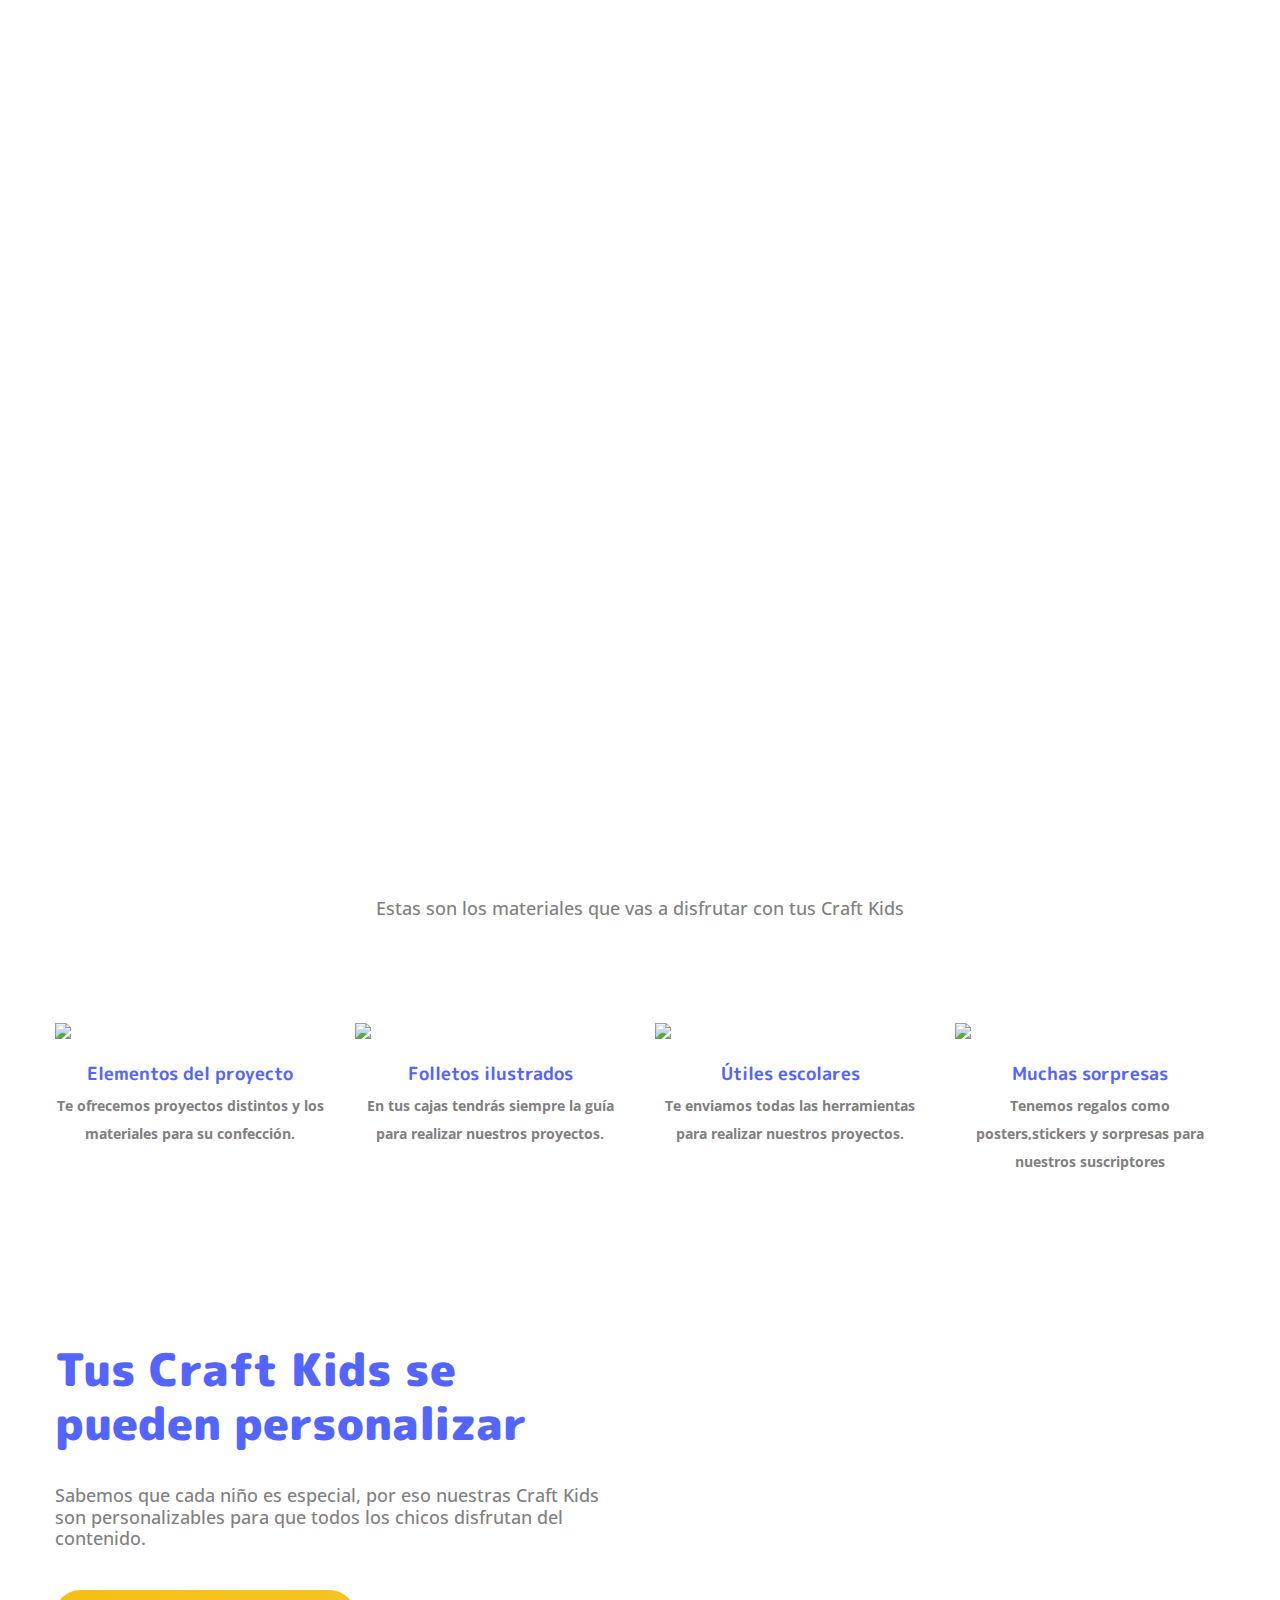
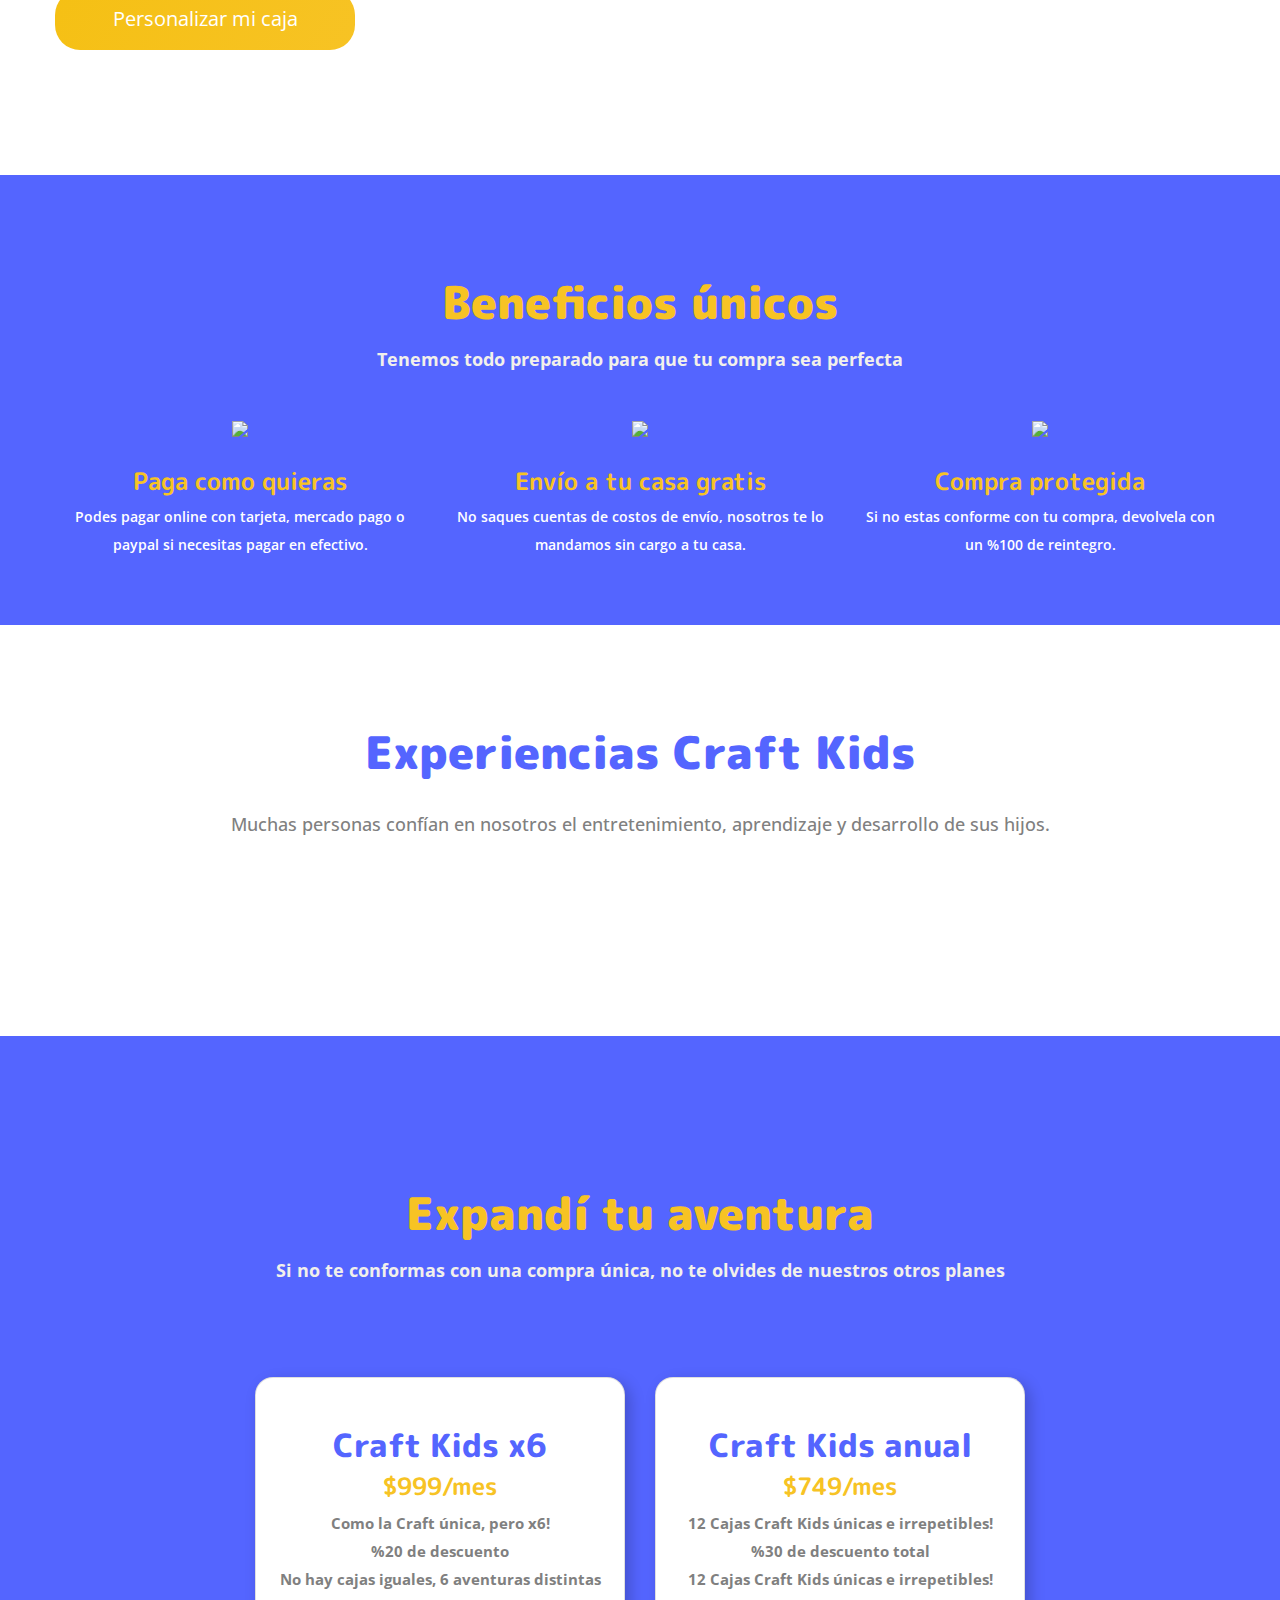
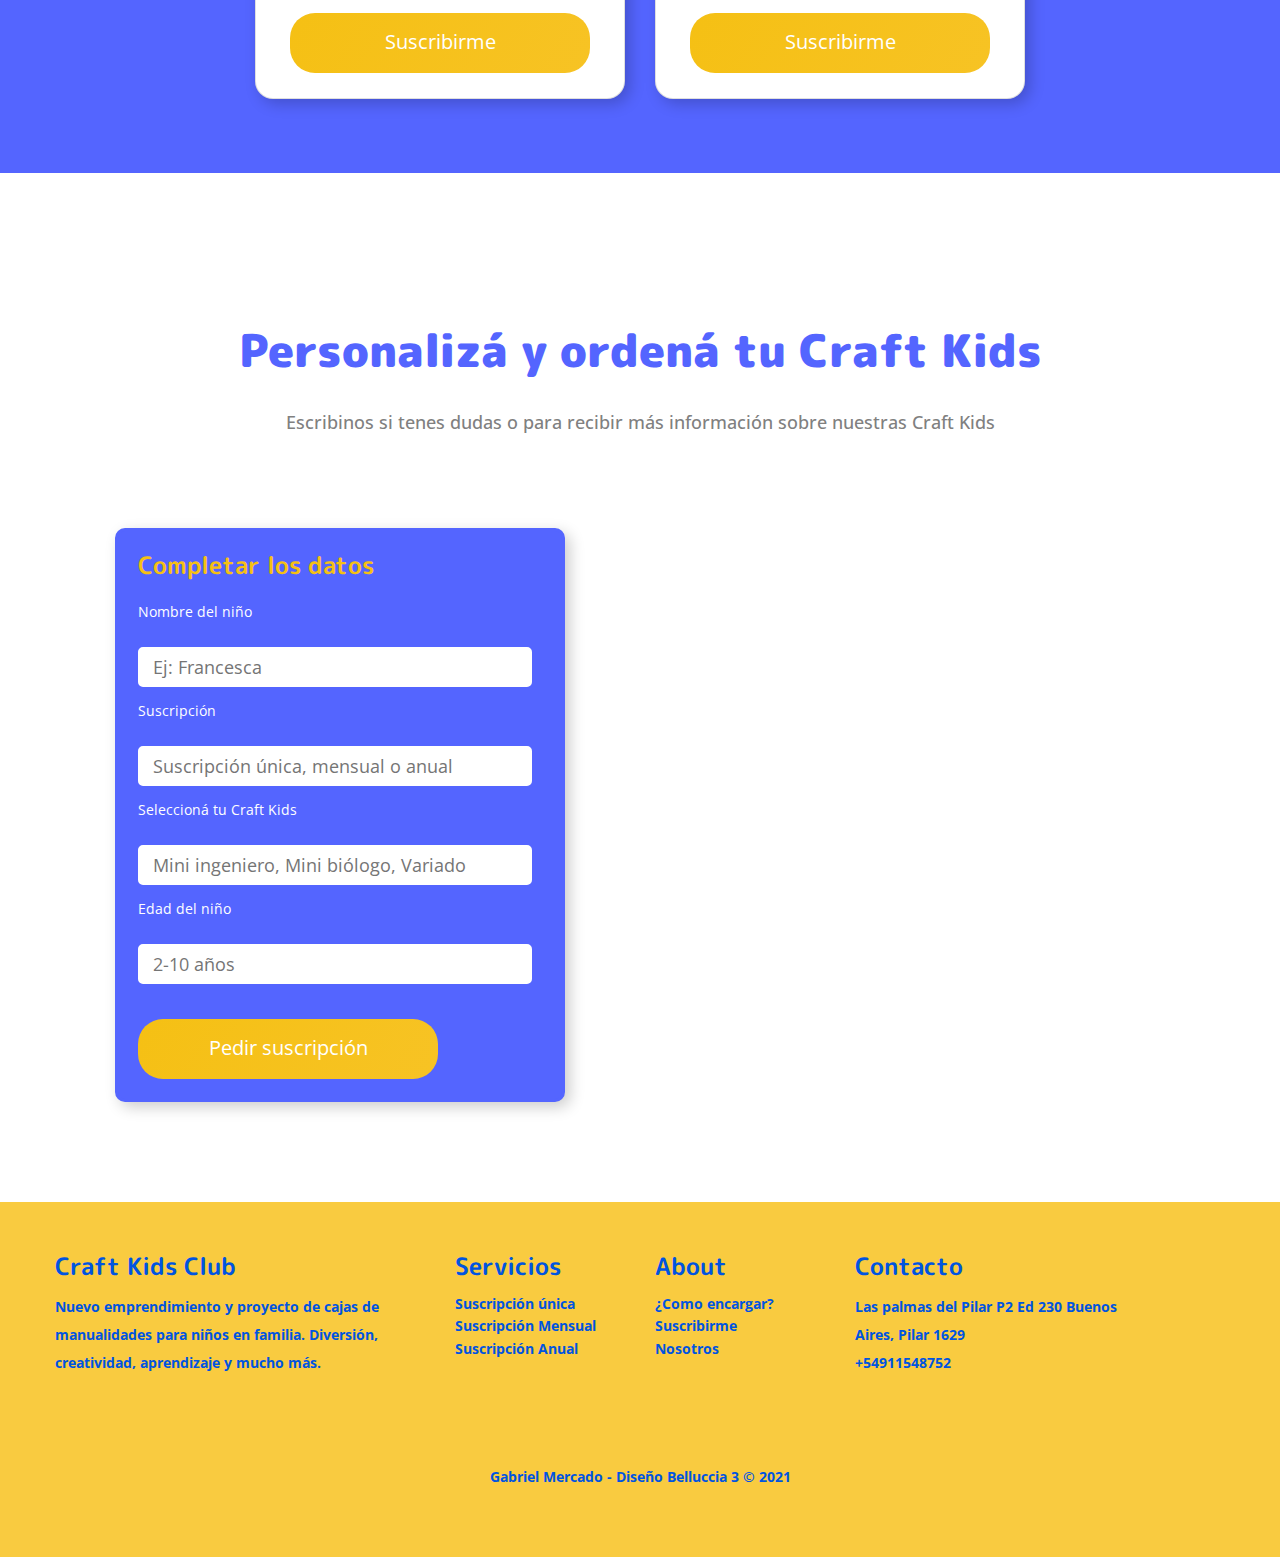
==== detalle.html @ ba14dffc "Add files via upload" ====
<!DOCTYPE html>
<html lang="zxx">

<head>
    <meta charset="utf-8">
    <!-- Responsive Meta -->
    <meta http-equiv="X-UA-Compatible" content="IE=edge">
    <meta name="viewport" content="width=device-width, initial-scale=1, maximum-scale=1, user-scalable=0">
    <title>#Craftkids | Suscribirme </title>
    <!-- Fav Icons -->
    <link rel="shortcut icon" href="assets/images/favicon.png" type="image/x-icon">

    <!-- Stylesheets -->
    <link href="https://fonts.googleapis.com/css2?family=Roboto:wght@400;500;700&display=swap" rel="stylesheet">
    <link rel="stylesheet" href="assets/css/fontawesome-all.min.css">
    <link rel="stylesheet" href="assets/css/bootstrap.min.css">
    <link rel="stylesheet" href="assets/css/menu.css">
    <link rel="stylesheet" href="assets/css/leaflet.css">
    <link rel="stylesheet" href="assets/css/flaticon.css">
    <link rel="stylesheet" href="assets/css/animate.min.css">
    <link rel="stylesheet" href="assets/css/spacing.min.css">
    <link rel="stylesheet" href="assets/css/magnific-popup.css">
    <link rel="stylesheet" href="assets/css/owl.carousel.min.css">
    <link rel="stylesheet" href="assets/css/style.css">
    <link rel="stylesheet" href="assets/css/style2.css">
    <link rel="stylesheet" href="assets/css/responsive.css">
<link rel="preconnect" href="https://fonts.gstatic.com">
<link href="https://fonts.googleapis.com/css2?family=M+PLUS+Rounded+1c:wght@300;400;500;700;800;900&display=swap"
    rel="stylesheet">
<link rel="preconnect" href="https://fonts.gstatic.com">
<link rel="preconnect" href="https://fonts.gstatic.com">
<link href="https://fonts.googleapis.com/css2?family=Open+Sans:wght@300;400;600&display=swap" rel="stylesheet">
<script src="assets/js/smooth-scroll.min.js"></script>

</head>

<body>
    <div class="page-wrapper">

        <!-- Preloader -->
        <div class="preloader"></div>

        <!--==================================================================== 
                                Start Header area
        =====================================================================-->
        <header class="main-header">
            <!--Header-Upper-->
            <div class="header-upper">
                <div class="container clearfix">

                    <div class="header-inner d-lg-flex align-items-center">

                        <div class="logo-outer d-flex align-items-center">
                            <div class="logo"><a href="index.html"><img src="assets/images/logo.png" alt="" title=""></a></div>
                        </div>

                        <div class="nav-outer clearfix ml-lg-auto">
                            <!-- Main Menu -->
                            <nav class="main-menu navbar-expand-lg">
                                <div class="navbar-header clearfix">
                                    <!-- Toggle Button -->
                                    <button type="button" class="navbar-toggle" data-toggle="collapse" data-target=".navbar-collapse">
                                        <span class="icon-bar"></span>
                                        <span class="icon-bar"></span>
                                        <span class="icon-bar"></span>
                                    </button>
                                </div>

                                <div class="navbar-collapse collapse clearfix">
                                    <ul class="navigation clearfix">
                                        <li class="current"><a href="#única">Craft Kids Única</a></li>
                                        <li><a href="#contenido">contenido</a></li>

                                        <li><a href="#beneficios">Beneficios</a></li>

                                       
                                       
                                        <li><a href="#testim">Reviews</a></li>
                                        <li><a href="#sub">Suscripciones</a></li>
                                        
                                        <li><a href="#subform">Ordenar Craft Kids</a></li>
                                    </ul>
                                </div>

                            </nav>
                            <!-- Main Menu End-->
                        </div>
                    </div>

                </div>
            </div>
            <!--End Header Upper-->

        </header>
        <!--==================================================================== 
                                End Header area
        =====================================================================-->


        <!--==================================================================== 
           Start Hero Section
       =====================================================================-->
 
        <!--==================================================================== 
           End Hero Section
       =====================================================================-->
<div class="herodetail pt-120 rpt-100 rmb-95 pb-100" id="única">
    <div class="container">
                <div class="row">
            <div class="col-lg-7">
                <img src="assets/images/hero/herodetail.png"alt="">
            </div>
            <div class="col-lg-5 pt-30">
                <div class="what-experct-content">
                    <div class="section-title2">
                    <h2>Craft Kids Única</h2>
                    <h4>Encarga tu primera Craft Kids y disfruta la aventura que te ofrecemos. </p>
                    </div>
                   
                    <div class="row">
                        <div class="col-lg-6 mt-10">
                            <h3>$1200/mes</h2>
                        </div>
                        <div class="col lg-6 mt-10">
                            <a href="#subform" class="btn-2">La quiero!</a>
                        </div>
                    
                        
                </div>
                
                </div>
            </div>
        </div>
    </div>
</div>
</div>
<!--==================================================================== 
           Start content section
       =====================================================================-->
<section class="content-section pt-120 pb-50 rpt-95 mb-0 rmb-95" id="contenido">
    <div class="container">
        <div class="section-title text-center mb-95">
            <h2>Contenido de las Craft Kids</h2>
            <h4>Estas son los materiales que vas a disfrutar con tus Craft Kids</h4>
        </div>
        <div class="row">
            <div class="col-lg-3">
                <div class="content-item">
                    <img src="assets/images/services/mats1.png">
                    <h3 class="contenttext pt-20 text-center">Elementos del proyecto</h2>
                        <p class="contenttext text-center">Te ofrecemos proyectos distintos y los materiales para su confección.</p>
                </div>
            </div>
            <div class="col-lg-3">
                <div class="content-item">
                    <img src="assets/images/services/mats2.png">
                    <h3 class="contenttext pt-20 text-center">Folletos ilustrados</h3>
                    <p class="contenttext text-center">En tus cajas tendrás siempre la guía para realizar nuestros proyectos.</p>
                </div>
            </div>
            <div class="col-lg-3">
                <div class="content-item">
                    <img src="assets/images/services/mats3.png">
                    <h3 class="contenttext pt-20 text-center">Útiles escolares</h3>
                    <p class="contenttext text-center">Te enviamos todas las herramientas para realizar nuestros proyectos.</p>
                </div>
            </div>
            <div class="col-lg-3">
                <div class="content-item">
                    <img src="assets/images/services/mats4.png">
                    <h3 class="contenttext pt-20 text-center">Muchas sorpresas</h2>
                        <p class="contenttext text-center">Tenemos regalos como posters,stickers y sorpresas para nuestros suscriptores</p>
                </div>
        </div>
    </div>



</section>
    <!--==================================================================== 
               end content section
           =====================================================================-->
     

        <!--==================================================================== 
           Start content Section
       =====================================================================-->
        <section class="services-section  pt-100 pb-50 rpt-95 mb-0 rmb-95" id="servicios">
            <div class="container">
                
                
                    <div class="row align-items-center">
                    

                        
                    <div class="col-lg-6">
                    <div class="section-title mb-50">
                        <h2>Tus Craft Kids se pueden personalizar</h2>
                        <h4>Sabemos que cada niño es especial, por eso nuestras Craft Kids son personalizables para que todos los chicos disfrutan del contenido.</h4>
                            <a href="#subform" class="btn-2 mt-10 mb-25">Personalizar mi caja</a>
                        </div>
                     </div>
                            <div class="col-lg-6">
                               <div class="slider-gallery">
                                   <ul>
                                       <li><img src="/assets/images/services/img1.png" alt=""></li>
                                       <li><img src="/assets/images/services/img2.png" alt=""></li>
                                       <li><img src="/assets/images/services/img3.png" alt=""></li>
                                       <li><img src="/assets/images/services/img4.png" alt=""></li>
                                   </ul>
                                </div>
                            </div>
                        </div>
                    </div>
                  
            
                </div>
            </div>
            
          
            </div>
         
            
           
        </section>
        <!--==================================================================== 
           End content Section
       =====================================================================-->


    
<!--==================================================================== 
               Start beneficios gabbo
           =====================================================================-->
    <section class="beneficios-section pt-100 rpt-95 pb-50 rmb-95" id="beneficios">
        <div class="container">
            <div class="section-title2 text-center mb-50">
             <h2>Beneficios únicos</h2>
              <h4>Tenemos todo preparado para que tu compra sea perfecta</h4>
            </div>
         <div class="row">
             <div class="col-xs-4 col-md-4 text-center">
                
                    <img src="./assets/images/services/benef1.png">
                    <h3>Paga como quieras</h3>
                    <p>Podes pagar online con tarjeta, mercado pago o paypal si necesitas pagar en efectivo.</p>
              
            </div>
            <div class="col-xs-4 col-md-4 text-center">
               
                    <img src="./assets/images/services/benef2.png">
                    <h3>Envío a tu casa gratis</h3>
                    <p>No saques cuentas de costos de envío, nosotros te lo mandamos sin cargo a tu casa.</p>
            
            </div>
            <div class="col-xs-4 col-md-4 text-center">
               
                    <img src="./assets/images/services/benef3.png">
                    <h3>Compra protegida</h3>
                    <p>Si no estas conforme con tu compra, devolvela con un %100 de reintegro.</p>
                </div>
         

        </div>
    </div>

 


</section>







<!--==================================================================== 
           End beneficios Section
       =====================================================================-->




  

    <!--==================================================================== 
               Start Pricing gabbo
           =====================================================================-->
    
<!--==================================================================== 
           End Pricing Gabbo
       =====================================================================-->
<!--==================================================================== 
           Start Testimonials Section
       =====================================================================-->
<section class="testimonial-section pt-100 rpt-0 mb rmb-95 pb-100" id="testim">
    <div class="section-title text-center mb-100">
        <h2>Experiencias Craft Kids</h2>
        <h4>Muchas personas confían en nosotros el entretenimiento, aprendizaje y desarrollo de sus hijos.</h4>
        </div>
        <div class="container">
            <div class="testimonial-wrap owl-carousel">
                <div class="texto-gabbo">
                    <div class="row align-items-center">
                        <div class="col-lg-5">
                            <div class="testimonial-image">
                                <img src="./assets/images/testimonials/testimonial2.png" alt="Testimonial">
                            </div>
                        </div>
                        <div class="col-lg-7">
                            <div class="testimonial-content">
                                <h2>Isabel Estevez</h2>
                                <p> Realmente cada proyecto está diseñado pensando en los niños.Fácil de crear, divertido de hacer
                                    y perfectamente diseñado para incentivar la creatividad.</p>
                                    <h3>Suscripción Anual</h3>

                            </div>
                        </div>
                    </div>
                </div>
                <div class="texto-gabbo">
                    <div class="row justify-content-center align-items-center">
                        <div class="col-lg-5">
                            <div class="testimonial-image">
                                <img src="./assets/images/testimonials/testimonial1.png" alt="Testimonial">
                            </div>
                        </div>
                        <div class="col-lg-7">
                            <div class="testimonial-content">
                                <h2>Jorge Marquez</h2>
                                <p>Mis hijos esperan ansiosos todos los meses sus craft kids porque son increiblemente divertidos.</p>
                                <h3>Suscripción Mensual</h3>

                            </div>
                        </div>
                    </div>
                </div>
                <div class="texto-gabbo">
                    <div class="row align-items-center">
                        <div class="col-lg-5">
                            <div class="testimonial-image">
                                <img src="./assets/images/testimonials/testimonial3.png" alt="Testimonial">
                            </div>
                        </div>
                        <div class="col-lg-7">
                            <div class="testimonial-content">
                                <h2>Mayra Ruiz</h2>
                                    <p>Con mi familia nos juntamos todos los domingos cada vez que llegan las cajas y realmente todos nos entretenemos, la creatividad de mis hijos crece cada vez más.</p>
                                    <h3>Suscripción Anual</3>

                            </div>
                        </div>
                    </div>
                </div>
            </div>
        </div>



</section>




<!--==================================================================== 
           End Testimonials Section
       =====================================================================-->
   
    <section class="pricing-cards pt-150 rpt-0  rmb-95 pb-50" id="sub">
        <div class="container">
            <div class="section-title2 text-center mb-95">
                <h2>Expandí tu aventura</h2>
                <h4>Si no te conformas con una compra única, no te olvides de nuestros otros planes</h4>
            </div>
            <div class="row justify-content-center">
    
                <div class="col-xs-3 col-md-4">
                    <div class="card col mb-4">
                        <div class="card-image">
                            <img class="img-fluid" src="assets/images/pricing/priceb.png" alt="">
                        </div>
                        <div class="card-text mt-20">
    
                            <h2>Craft Kids x6</h2>
                            <h3>$999/mes</h3>
                            <ul>
                                <li>Como la Craft única, pero x6!</li>
                                <li>%20 de descuento </li>
                                <li>No hay cajas iguales, 6 aventuras distintas</li>
                            </ul>
    
    
                        </div>
                        <a href="#subform" class="btn-2 mt-10 mb-25">Suscribirme</a>
                    </div>
                </div>
                <div class="col-xs-3 col-md-4">
                    <div class="card col mb-4">
                        <div class="card-image">
                            <img class="img-fluid" src="assets/images/pricing/pricec.png" alt="">
                        </div>
                        <div class="card-text mt-20">
                            <h2>Craft Kids anual</h2>
                            <h3>$749/mes</h3>
                            <ul>
                                <li>12 Cajas Craft Kids únicas e irrepetibles!</li>
                                <li>%30 de descuento total</li>
                                <li>12 Cajas Craft Kids únicas e irrepetibles!</li>
                            </ul>
    
    
    
    
                        </div>
                        <a href="#subform" class="btn-2 mt-10 mb-25">Suscribirme</a>
                    </div>
                </div>
    
            </div>
        </div>
    
    </section>


<section class="formulario pt-150 rpt-95 rpb-70 pb-100" id="subform">
    <div class="container-contacto">
        <div class="container">
            <div class="section-title text-center mb-95">
                <h2>Personalizá y ordená tu Craft Kids</h2>
                <h4>Escribinos si tenes dudas o para recibir más información sobre nuestras Craft Kids</h4>
            </div>
            <div class="row">
                <div class="col-lg-6">
                    <div class="form-content">
                        <div class="wrapper">
                            <div class="contact__container">
                                <div class="contact__title">
                                    <h3>Completar los datos
                                    </h3>

                                </div>
                                <form class="contact__form">
                                    <p>Nombre del niño</p>
                                    <input class="contact__form-input padding" type="text" placeholder="Ej: Francesca"> 
                                    
                                    

                                    <p>Suscripción</p>
                                    <input class="contact__form-input" type="text" placeholder="Suscripción única, mensual o anual">

                                    <p>Seleccioná tu Craft Kids </p>
                                    <input class="contact__form-input" type="text" placeholder="Mini ingeniero, Mini biólogo, Variado">

                                    <p>Edad del niño</p>
                                    <input class="contact__form-textarea" type="text" placeholder="2-10 años">



                                </form>
                                <a href="#" class="btn-2 mt-30">Pedir suscripción</a>
                            </div>
                        </div>

                    </div>
                </div>

                <div class="col-lg-6">
                    <div class="form-img rmb-50"></div>
                </div>

            </div>
        </div>

</section>

        <!--==================================================================== 
                                Start Footer Section
        =====================================================================-->
        <div class="footer-dark" id="footersi">
            <footer>
                <div class="container">
                    <div class="row">
        
                        <div class="col-lg-4 item text">
                            <h3>Craft Kids Club</h3>
                            <p>Nuevo emprendimiento y proyecto de cajas de manualidades para niños en familia. Diversión,
                                creatividad,
                                aprendizaje y mucho más.</p>
                        </div>
                        <div class="col-lg-2 item">
                            <h3>Servicios</h3>
                            <ul>
                                <li><a href="#">Suscripción única</a></li>
                                <li><a href="#">Suscripción Mensual</a></li>
                                <li><a href="#">Suscripción Anual </a></li>
                            </ul>
                        </div>
                        <div class="col-lg-2 col-md-3 item">
                            <h3>About</h3>
                            <ul>
                                <li><a href="#servicios">¿Como encargar?</a></li>
                                <li><a href="#sub">Suscribirme</a></li>
                                <li><a href="#comunidad">Nosotros</a></li>
                            </ul>
                        </div>
                        <div class="col-lg-3 item text">
                            <h3>Contacto</h3>
                            <p>Las palmas del Pilar P2 Ed 230 Buenos Aires, Pilar 1629 <br> +54911548752</p>
                        </div>
        
                    </div>
                    <p class="copy text-center mt-50">Gabriel Mercado - Diseño Belluccia 3 © 2021</p>
                </div>
            </footer>
        </div>
        <script src="https://cdnjs.cloudflare.com/ajax/libs/jquery/3.2.1/jquery.min.js"></script>
        <script src="https://cdnjs.cloudflare.com/ajax/libs/twitter-bootstrap/4.1.3/js/bootstrap.bundle.min.js"></script>

        <!--==================================================================== 
                                End Footer Section
        =====================================================================-->

    </div>
    <!--End pagewrapper-->

   
    <!-- jequery plugins -->
    <script src="assets/js/jquery.min.js"></script>
    <script src="assets/js/bootstrap.min.js"></script>
    <script src="assets/js/owl.carousel.min.js"></script>
    <script src="assets/js/isotope.pkgd.min.js"></script>
    <script src="assets/js/jquery.magnific-popup.min.js"></script>
    <script src="assets/js/parallax.min.js"></script>
    <script src="assets/js/leaflet.min.js"></script>
    <script src="assets/js/wow.js"></script>

    <!-- Custom script -->
    <script src="assets/js/script.js"></script>

</body>

</html>




<!--==================================================================== 
           Start About Section
       =====================================================================-->
<section class="about-section my-150 rmy-100" style="display: none"> 
    <div class="container">
        <div class="row align-items-center">
            <div class="col-lg-7">
                <div class="about-images rmb-50">
                    <img src="assets/images/about/about1.png" alt="about image">
                    <img src="assets/images/about/about2.png" alt="about image">
                    <img src="assets/images/about/about3.png" alt="about image">
                </div>
            </div>
            <div class="col-lg-5">
                <div class="about-content">
                    <div class="section-title">
                        <h2>We Have 25+ Years Experience.</h2>
                    </div>
                    <h6>Saunas are used all over the world to improve health enjoy relax. During the clients stay in
                        sauna, body is sweating and from harmful substances and toxins.</h6>
                    <p>It has different attractions – tropical rain, fog, dew, wall jets and it is combined with sound,
                        caribbian storm, aroma and various lighting effects, what makes you have an unforgettable
                        filling.</p>
                    <div class="vision-mision">
                        <div class="vm-image">
                            <img src="assets/images/about/icon.png" alt="Icon">
                        </div>
                        <div class="vm-content">
                            <h4>Our Mission & Vission</h4>
                            <p>The pleasant temperature, similar to body temperature, extending beneath client’s body,
                                frees the body negative tension caused by everyday stress.</p>
                        </div>
                    </div>
                    <a href="#" class="theme-btn style-two">Expert Team</a>
                </div>
            </div>
        </div>
    </div>
</section>
<!--==================================================================== 
           End About Section
       =====================================================================-->


        <div class="what-experct mt-120 rmt-70" style="display: none">
            <div class="container">
                <div class="row">
                    <div class="col-lg-6">
                        <div class="what-experct-img rmb-50"></div>
                    </div>
                    <div class="col-lg-6">
                        <div class="what-experct-content">
                            <h3>What Experct When You Arrive For Your Appoinment</h3>
                            <p>It has different attractions – tropical rain, fog, dew, wall jets and it is combined with sound,
                                caribbian storm aroma and variou lighting effecs.</p>
                            <a href="#" class="theme-btn style-three">Expert Team</a>
                        </div>
                    </div>
                </div>
            </div>
        </div>


<!--==================================================================== 
           Start Pricing Section
       =====================================================================-->
<section class="pricing-section mb-120 rmb-70"style="display: none" >
    <div class="container">
        <div class="section-title text-center mb-95">
            <h2>Suscribite a la aventura</h2>
            <h4>Quiero encargar mis Craft Kids.</h4>
        </div>
        <div class="row justify-content-center">
            <div class="col-lg-4 col-md-6">
                <div class="price-item style-one">
                    <div class="price-image">
                        <img src="assets/images/pricing/price1.png" alt="Pricing Plan">
                    </div>
                    <div class="pricing-content">
                        <div class="price-circle">
                            <p>Starting From</p>
                            <h3>$150</h3>
                        </div>
                        <ul>
                            <li>Breast Augmentation</li>
                            <li>Mommy Makeover</li>
                            <li>Eyelid Surgery</li>
                            <li>Skin Care Treatments</li>
                            <li>Chin Augmentation</li>
                        </ul>
                        <a href="#" class="theme-btn">Starte Now</a>
                    </div>
                </div>
            </div>
            <div class="col-lg-4 col-md-6">
                <div class="price-item style-two">
                    <div class="price-image">
                        <img src="assets/images/pricing/price2.png" alt="Pricing Plan">
                    </div>
                    <div class="pricing-content">
                        <div class="price-circle">
                            <p>Starting From</p>
                            <h3>$180</h3>
                        </div>
                        <ul>
                            <li>Breast Augmentation</li>
                            <li>Mommy Makeover</li>
                            <li>Eyelid Surgery</li>
                            <li>Skin Care Treatments</li>
                            <li>Chin Augmentation</li>
                        </ul>
                        <a href="#" class="theme-btn">Starte Now</a>
                    </div>
                </div>
            </div>
            <div class="col-lg-4 col-md-6">
                <div class="price-item style-three">
                    <div class="price-image">
                        <img src="assets/images/pricing/price3.png" alt="Pricing Plan">
                    </div>
                    <div class="pricing-content">
                        <div class="price-circle">
                            <p>Starting From</p>
                            <h3>$260</h3>
                        </div>
                        <ul>
                            <li>Breast Augmentation</li>
                            <li>Mommy Makeover</li>
                            <li>Eyelid Surgery</li>
                            <li>Skin Care Treatments</li>
                            <li>Chin Augmentation</li>
                        </ul>
                        <a href="#" class="theme-btn">Starte Now</a>
                    </div>
                </div>
            </div>
        </div>
    </div>
</section>
<!--==================================================================== 
           End Pricing Section
       =====================================================================-->



    <!--==================================================================== 
                                                    start social media
                            =====================================================================-->
    <section>
        <div class="section-title text-center mb-95" style="display: none;">
            <h2>Momentos Craft Kids</h2>
            <h4>Echa un vistazo a #Craftkids para obtener mucha más creatividad asombrosa y diversión en serio.</h4>
            <div class="container">
                <div class="team-carousel owl-carousel style-two owl-loaded owl-drag">
                    <div class="owl-stage-outer">
                        <div class="owl-stage"
                            style="transform: translate3d(-1920px, 0px, 0px); transition: all 1s ease 0s; width: 5120px;">
                            <div class="owl-item cloned" style="width: 290px; margin-right: 30px;">
                                <div class="team-item">
                                    <img src="assets/images/team/team1.png" alt="Team Member">
                                    <h4>1</h4>
                                    <p>Instagram</p>
                                </div>
                            </div>
                            <div class="owl-item cloned" style="width: 290px; margin-right: 30px;">
                                <div class="team-item">
                                    <img src="assets/images/team/team9.png" alt="Team Member">
                                    <h4>2</h4>
                                    <p>Facebook</p>
                                </div>
                            </div>
                            <div class="owl-item cloned" style="width: 290px; margin-right: 30px;">
                                <div class="team-item">
                                    <img src="assets/images/team/team5.png" alt="Team Member">
                                    <h4>3</h4>
                                    <p>Facebook</p>
                                </div>
                            </div>
                            <div class="owl-item cloned" style="width: 290px; margin-right: 30px;">
                                <div class="team-item">
                                    <img src="assets/images/team/team7.png" alt="Team Member">
                                    <h4>5</h4>
                                    <p>Facebook</p>
                                </div>
                            </div>
                            <div class="owl-item" style="width: 290px; margin-right: 30px;">
                                <div class="team-item">
                                    <img src="assets/images/team/team1.png" alt="Team Member">
                                    <h4>6</h4>
                                    <p>Instagram</p>
                                </div>
                            </div>
                            <div class="owl-item" style="width: 290px; margin-right: 30px;">
                                <div class="team-item">
                                    <img src="assets/images/team/team2.png" alt="Team Member">
                                    <h4>7</h4>
                                    <p>Instagram</p>
                                </div>
                            </div>
                            <div class="owl-item active" style="width: 290px; margin-right: 30px;">
                                <div class="team-item">
                                    <img src="assets/images/team/team3.png" alt="Team Member">
                                    <h4>8</h4>
                                    <p>Instagram</p>
                                </div>
                            </div>
                            <div class="owl-item active" style="width: 290px; margin-right: 30px;">
                                <div class="team-item">
                                    <img src="assets/images/team/team4.png" alt="Team Member">
                                    <h4>9</h4>
                                    <p>Facebook</p>
                                </div>
                            </div>
                            <div class="owl-item active" style="width: 290px; margin-right: 30px;">
                                <div class="team-item">
                                    <img src="assets/images/team/team5.png" alt="Team Member">
                                    <h4>10</h4>
                                    <p>Facebook</p>
                                </div>
                            </div>
                            <div class="owl-item" style="width: 290px; margin-right: 30px;">
                                <div class="team-item">
                                    <img src="assets/images/team/team6.png" alt="Team Member">
                                    <h4>11</h4>
                                    <p>Facebook</p>
                                </div>
                            </div>
                            <div class="owl-item" style="width: 290px; margin-right: 30px;">
                                <div class="team-item">
                                    <img src="assets/images/team/team4.png" alt="Team Member">
                                    <h4>12</h4>
                                    <p>Instagram</p>
                                </div>
                            </div>
                            <div class="owl-item" style="width: 290px; margin-right: 30px;">
                                <div class="team-item">
                                    <img src="assets/images/team/team8.png" alt="Team Member">
                                    <h4>13 </h4>
                                    <p>facebook</p>
                                </div>
                            </div>
                            <div class="owl-item cloned" style="width: 290px; margin-right: 30px;">
                                <div class="team-item">
                                    <img src="assets/images/team/team4.png" alt="Team Member">
                                    <h4>Micheal Perkins</h4>
                                    <p>Facebook</p>
                                </div>
                            </div>
                            <div class="owl-item cloned" style="width: 290px; margin-right: 30px;">
                                <div class="team-item">
                                    <img src="assets/images/team/team5.png" alt="Team Member">
                                    <h4>14</h4>
                                    <p>Facebook</p>
                                </div>
                            </div>
                            <div class="owl-item cloned" style="width: 290px; margin-right: 30px;">
                                <div class="team-item">
                                    <img src="assets/images/team/team6.png" alt="Team Member">
                                    <h4>15</h4>
                                    <p>Team Leader</p>
                                </div>
                            </div>
                            <div class="owl-item cloned" style="width: 290px; margin-right: 30px;">
                                <div class="team-item">
                                    <img src="assets/images/team/team7.png" alt="Team Member">
                                    <h4>16</h4>
                                    <p>Instagram</p>
                                </div>
                                <div class="owl-item cloned" style="width: 290px; margin-right: 30px;">
                                    <div class="team-item">
                                        <img src="assets/images/team/team.png" alt="Team Member">
                                        <h4>17</h4>
                                        <p>Team Leader</p>
                                    </div>
                                </div>
                            </div>
                        </div>
                    </div>
                </div>
    
    </section>
    <!--==================================================================== 
                                            end social media
                    =====================================================================-->
---- assets/css/menu.css ----
/****************************************************** */
/******************  Main Header style **************** */
/****************************************************** */

/*
=================================================
  main header
=================================================
*/
.main-header {
    position: fixed;
    left: 0px;
    top: 0px;
    z-index: 999;
    width: 100%;
    -webkit-transition: all 500ms ease;
    transition: all 500ms ease;
    box-shadow: 0px 20px 60px #0000000f;
}

.header-inner {
    
    padding: 10px 0;
    position: relative;
        background-color: #f9cb40;
}

.header-inner:after {
    content: '';
    position: absolute;
    bottom: -8px;
    left: 0;
    height: 22px;
    width: 100%;
    z-index: -1;
    background: #0046be;
}

.main-header .header-upper {
    
    position: relative;
    z-index: 5;
   background-color:#f9cb40;
    -webkit-transition: all 500ms ease;
    transition: all 500ms ease;
}

.main-header .logo {
    position: relative;
    z-index: 9;
}

/** Header Main Menu */

.main-menu .navbar-collapse {
    padding: 0px;
}

.main-menu .navigation li {
    float: left;
    padding: 0 15px;
}

.main-menu .navigation > li:last-child {
    padding-right: 0;
}

.main-menu .navigation li.dropdown .dropdown-btn {
    display: none;
    cursor: pointer;
    margin-left: 10px;
}

.main-menu .navigation li.dropdown .dropdown-btn span {
    display: block;
    font-size: 10px;
}

.main-menu .navigation li a {
    position: relative;
    display: block;
    font-size: 14px;
    color: #5465ff;
    padding: 2px 15px;
    border-radius: 13px;
    opacity: 1;
    float: left;
    font-weight: bolder;
    text-transform: uppercase;
    -webkit-transition: all 500ms ease;
    transition: all 500ms ease;
}

.main-menu .navigation li > a:hover,
.main-menu .navigation li.current > a,
.main-menu .navigation li.current-menu-item > a {
    color: #2f2fff;
    background: #fdeded;
}

.main-menu .navigation li li > a:hover,
.main-menu .navigation li li.current a,
.main-menu .navigation li li.current-menu-item a {
    background: transparent;
}

.main-menu .navigation li .megamenu {
    position: absolute;
    left: 0px;
    top: 100%;
    width: 100%;
    z-index: 100;
    display: none;
    padding: 20px 0;
    background: #ffffff;
    -webkit-box-shadow: 2px 2px 5px 1px rgba(0, 0, 0, 0.05), -2px 0px 5px 1px rgba(0, 0, 0, 0.05);
    box-shadow: 2px 2px 5px 1px rgba(0, 0, 0, 0.05), -2px 0px 5px 1px rgba(0, 0, 0, 0.05);
}

.main-menu .navigation li .megamenu:after {
    display: block;
    clear: both;
    content: "";
}

.main-menu .navigation li .megamenu ul {
    display: block;
    position: relative;
    top: 0;
    width: 100%;
    -webkit-box-shadow: none;
    box-shadow: none;
}

.main-menu .navigation li ul {
    position: absolute;
    left: 0;
    top: 100%;
    min-width: 200px;
    z-index: 100;
    display: none;
    border-radius: 5px;
    background: #ffffff;
    -webkit-box-shadow: 2px 2px 5px 1px rgba(0, 0, 0, 0.05), -2px 0px 5px 1px rgba(0, 0, 0, 0.05);
    box-shadow: 2px 2px 5px 1px rgba(0, 0, 0, 0.05), -2px 0px 5px 1px rgba(0, 0, 0, 0.05);
}

.main-menu .navigation li ul li {
    width: 100%;
    padding: 7px 20px;
    border-bottom: 1px solid #f2f2f2;
}

.main-menu .navigation li ul li:last-child {
    border-bottom: none;
}

.main-menu .navigation li ul li a {
    padding: 5px 0px;
    line-height: 24px;
    color: #797D8A;
    font-weight: 500;
    text-transform: capitalize;
}

.main-menu .navigation li ul li ul {
    left: 100%;
    top: 0%;
}

.main-menu .navbar-header {
    display: none;
}

.main-menu .navbar-header .navbar-toggle {
    float: right;
    padding: 4px 0;
    cursor: pointer;
    background: transparent;
}

.main-menu .navbar-header .navbar-toggle .icon-bar {
    background: #ffffff;
    height: 2px;
    width: 30px;
    display: block;
    margin: 7px 0;
}


@media only screen and (max-width: 1250px) {
    .main-menu .navigation li {
        padding: 20px 15px;
    }
    
}

@media only screen and (max-width: 1199px) {
    .main-menu .navigation li {
        padding: 20px 12px;
    }
    
}


/* Mobile Menu */

@media only screen and (max-width: 1200px) {
    .header-inner {
        padding: 20px 0;
    }
    .main-header .logo-outer {
        position: absolute;
        top: 12px;
        max-width: 165px;
    }
    .main-menu {
        width: 100%;
    }
    .main-menu .navigation li.dropdown .dropdown-btn,
    .main-menu .navbar-header {
        display: block;
    }
    .main-menu .navigation {
        overflow: auto;
        max-height: 310px;
        margin-top: 50px;
    }
    .main-menu .navigation li {
        float: none;
        padding: 0 20px;
        border-bottom: 1px solid #ffecec;
    }
    .main-menu .navigation li:last-child {
        border-bottom: none;
    }
    .main-menu .navigation li.dropdown .dropdown-btn {
        position: absolute;
        right: 18px;
        top: 0px;
        width: 40px;
        height: 42px;
        text-align: center;
        line-height: 42px;
    }
    .main-menu .navigation li a {
        padding: 10px 10px;
        line-height: 22px;
        float: none;
        text-transform: capitalize;
    }
    .main-menu .navigation li > a:hover,
    .main-menu .navigation li.current > a {
        background: transparent;
    }
    .main-menu .navigation li a:after {
        display: none;
    }
     .main-menu .navigation li .megamenu {
        position: relative;
        -webkit-box-shadow: none;
        box-shadow: none;
        width: 100%;
    }
    .main-menu .navigation li .megamenu .container {
        max-width: 100%;
    }
    .main-menu .navigation li .megamenu .row {
        margin: 0px;
    }
    .main-menu .navigation li ul {
        position: relative;
        display: none;
        width: 100%;
        -webkit-box-shadow: none;
        box-shadow: none;
        background: transparent;
    }
    .main-menu .navigation li ul:after {
        display: block;
        clear: both;
        content: "";
    }
    .main-menu .navigation li ul li {
        padding: 0 20px;
        border-bottom: none;
    }
    .main-menu .navigation li ul li a {
        padding: 10px 10px;
        line-height: 22px;
        color: #081C35;
    }
    .main-menu .navigation li ul li ul {
        left: auto;
    }
}
---- assets/css/leaflet.css ----
/* required styles */

.leaflet-pane,
.leaflet-tile,
.leaflet-marker-icon,
.leaflet-marker-shadow,
.leaflet-tile-container,
.leaflet-pane > svg,
.leaflet-pane > canvas,
.leaflet-zoom-box,
.leaflet-image-layer,
.leaflet-layer {
	position: absolute;
	left: 0;
	top: 0;
	}
.leaflet-container {
	overflow: hidden;
	}
.leaflet-tile,
.leaflet-marker-icon,
.leaflet-marker-shadow {
	-webkit-user-select: none;
	   -moz-user-select: none;
	        user-select: none;
	  -webkit-user-drag: none;
	}
/* Safari renders non-retina tile on retina better with this, but Chrome is worse */
.leaflet-safari .leaflet-tile {
	image-rendering: -webkit-optimize-contrast;
	}
/* hack that prevents hw layers "stretching" when loading new tiles */
.leaflet-safari .leaflet-tile-container {
	width: 1600px;
	height: 1600px;
	-webkit-transform-origin: 0 0;
	}
.leaflet-marker-icon,
.leaflet-marker-shadow {
	display: block;
	}
/* .leaflet-container svg: reset svg max-width decleration shipped in Joomla! (joomla.org) 3.x */
/* .leaflet-container img: map is broken in FF if you have max-width: 100% on tiles */
.leaflet-container .leaflet-overlay-pane svg,
.leaflet-container .leaflet-marker-pane img,
.leaflet-container .leaflet-shadow-pane img,
.leaflet-container .leaflet-tile-pane img,
.leaflet-container img.leaflet-image-layer,
.leaflet-container .leaflet-tile {
	max-width: none !important;
	max-height: none !important;
	}

.leaflet-container.leaflet-touch-zoom {
	-ms-touch-action: pan-x pan-y;
	touch-action: pan-x pan-y;
	}
.leaflet-container.leaflet-touch-drag {
	-ms-touch-action: pinch-zoom;
	/* Fallback for FF which doesn't support pinch-zoom */
	touch-action: none;
	touch-action: pinch-zoom;
}
.leaflet-container.leaflet-touch-drag.leaflet-touch-zoom {
	-ms-touch-action: none;
	touch-action: none;
}
.leaflet-container {
	-webkit-tap-highlight-color: transparent;
}
.leaflet-container a {
	-webkit-tap-highlight-color: rgba(51, 181, 229, 0.4);
}
.leaflet-tile {
	filter: inherit;
	visibility: hidden;
	}
.leaflet-tile-loaded {
	visibility: inherit;
	}
.leaflet-zoom-box {
	width: 0;
	height: 0;
	-moz-box-sizing: border-box;
	     box-sizing: border-box;
	z-index: 800;
	}
/* workaround for https://bugzilla.mozilla.org/show_bug.cgi?id=888319 */
.leaflet-overlay-pane svg {
	-moz-user-select: none;
	}

.leaflet-pane         { z-index: 400; }

.leaflet-tile-pane    { z-index: 200; }
.leaflet-overlay-pane { z-index: 400; }
.leaflet-shadow-pane  { z-index: 500; }
.leaflet-marker-pane  { z-index: 600; }
.leaflet-tooltip-pane   { z-index: 650; }
.leaflet-popup-pane   { z-index: 700; }

.leaflet-map-pane canvas { z-index: 100; }
.leaflet-map-pane svg    { z-index: 200; }

.leaflet-vml-shape {
	width: 1px;
	height: 1px;
	}
.lvml {
	behavior: url(#default#VML);
	display: inline-block;
	position: absolute;
	}


/* control positioning */

.leaflet-control {
	position: relative;
	z-index: 800;
	pointer-events: visiblePainted; /* IE 9-10 doesn't have auto */
	pointer-events: auto;
	}
.leaflet-top,
.leaflet-bottom {
	position: absolute;
	z-index: 1000;
	pointer-events: none;
	}
.leaflet-top {
	top: 0;
	}
.leaflet-right {
	right: 0;
	}
.leaflet-bottom {
	bottom: 0;
	}
.leaflet-left {
	left: 0;
	}
.leaflet-control {
	float: left;
	clear: both;
	}
.leaflet-right .leaflet-control {
	float: right;
	}
.leaflet-top .leaflet-control {
	margin-top: 10px;
	}
.leaflet-bottom .leaflet-control {
	margin-bottom: 10px;
	}
.leaflet-left .leaflet-control {
	margin-left: 10px;
	}
.leaflet-right .leaflet-control {
	margin-right: 10px;
	}


/* zoom and fade animations */

.leaflet-fade-anim .leaflet-tile {
	will-change: opacity;
	}
.leaflet-fade-anim .leaflet-popup {
	opacity: 0;
	-webkit-transition: opacity 0.2s linear;
	   -moz-transition: opacity 0.2s linear;
	        transition: opacity 0.2s linear;
	}
.leaflet-fade-anim .leaflet-map-pane .leaflet-popup {
	opacity: 1;
	}
.leaflet-zoom-animated {
	-webkit-transform-origin: 0 0;
	    -ms-transform-origin: 0 0;
	        transform-origin: 0 0;
	}
.leaflet-zoom-anim .leaflet-zoom-animated {
	will-change: transform;
	}
.leaflet-zoom-anim .leaflet-zoom-animated {
	-webkit-transition: -webkit-transform 0.25s cubic-bezier(0,0,0.25,1);
	   -moz-transition:    -moz-transform 0.25s cubic-bezier(0,0,0.25,1);
	        transition:         transform 0.25s cubic-bezier(0,0,0.25,1);
	}
.leaflet-zoom-anim .leaflet-tile,
.leaflet-pan-anim .leaflet-tile {
	-webkit-transition: none;
	   -moz-transition: none;
	        transition: none;
	}

.leaflet-zoom-anim .leaflet-zoom-hide {
	visibility: hidden;
	}


/* cursors */

.leaflet-interactive {
	cursor: pointer;
	}
.leaflet-grab {
	cursor: -webkit-grab;
	cursor:    -moz-grab;
	cursor:         grab;
	}
.leaflet-crosshair,
.leaflet-crosshair .leaflet-interactive {
	cursor: crosshair;
	}
.leaflet-popup-pane,
.leaflet-control {
	cursor: auto;
	}
.leaflet-dragging .leaflet-grab,
.leaflet-dragging .leaflet-grab .leaflet-interactive,
.leaflet-dragging .leaflet-marker-draggable {
	cursor: move;
	cursor: -webkit-grabbing;
	cursor:    -moz-grabbing;
	cursor:         grabbing;
	}

/* marker & overlays interactivity */
.leaflet-marker-icon,
.leaflet-marker-shadow,
.leaflet-image-layer,
.leaflet-pane > svg path,
.leaflet-tile-container {
	pointer-events: none;
	}

.leaflet-marker-icon.leaflet-interactive,
.leaflet-image-layer.leaflet-interactive,
.leaflet-pane > svg path.leaflet-interactive {
	pointer-events: visiblePainted; /* IE 9-10 doesn't have auto */
	pointer-events: auto;
	}

/* visual tweaks */

.leaflet-container {
	background: #ddd;
	outline: 0;
	}
.leaflet-container a {
	color: #0078A8;
	}
.leaflet-container a.leaflet-active {
	outline: 2px solid orange;
	}
.leaflet-zoom-box {
	border: 2px dotted #38f;
	background: rgba(255,255,255,0.5);
	}


/* general typography */
.leaflet-container {
	font: 12px/1.5 "Helvetica Neue", Arial, Helvetica, sans-serif;
	}


/* general toolbar styles */

.leaflet-bar {
	box-shadow: 0 1px 5px rgba(0,0,0,0.65);
	border-radius: 4px;
	}
.leaflet-bar a,
.leaflet-bar a:hover {
	background-color: #fff;
	border-bottom: 1px solid #ccc;
	width: 26px;
	height: 26px;
	line-height: 26px;
	display: block;
	text-align: center;
	text-decoration: none;
	color: black;
	}
.leaflet-bar a,
.leaflet-control-layers-toggle {
	background-position: 50% 50%;
	background-repeat: no-repeat;
	display: block;
	}
.leaflet-bar a:hover {
	background-color: #f4f4f4;
	}
.leaflet-bar a:first-child {
	border-top-left-radius: 4px;
	border-top-right-radius: 4px;
	}
.leaflet-bar a:last-child {
	border-bottom-left-radius: 4px;
	border-bottom-right-radius: 4px;
	border-bottom: none;
	}
.leaflet-bar a.leaflet-disabled {
	cursor: default;
	background-color: #f4f4f4;
	color: #bbb;
	}

.leaflet-touch .leaflet-bar a {
	width: 30px;
	height: 30px;
	line-height: 30px;
	}
.leaflet-touch .leaflet-bar a:first-child {
	border-top-left-radius: 2px;
	border-top-right-radius: 2px;
	}
.leaflet-touch .leaflet-bar a:last-child {
	border-bottom-left-radius: 2px;
	border-bottom-right-radius: 2px;
	}

/* zoom control */

.leaflet-control-zoom-in,
.leaflet-control-zoom-out {
	font: bold 18px 'Lucida Console', Monaco, monospace;
	text-indent: 1px;
	}

.leaflet-touch .leaflet-control-zoom-in, .leaflet-touch .leaflet-control-zoom-out  {
	font-size: 22px;
	}


/* layers control */

.leaflet-control-layers {
	box-shadow: 0 1px 5px rgba(0,0,0,0.4);
	background: #fff;
	border-radius: 5px;
	}
.leaflet-control-layers-toggle {
	background-image: url(images/layers.png);
	width: 36px;
	height: 36px;
	}
.leaflet-retina .leaflet-control-layers-toggle {
	background-image: url(images/layers-2x.png);
	background-size: 26px 26px;
	}
.leaflet-touch .leaflet-control-layers-toggle {
	width: 44px;
	height: 44px;
	}
.leaflet-control-layers .leaflet-control-layers-list,
.leaflet-control-layers-expanded .leaflet-control-layers-toggle {
	display: none;
	}
.leaflet-control-layers-expanded .leaflet-control-layers-list {
	display: block;
	position: relative;
	}
.leaflet-control-layers-expanded {
	padding: 6px 10px 6px 6px;
	color: #333;
	background: #fff;
	}
.leaflet-control-layers-scrollbar {
	overflow-y: scroll;
	overflow-x: hidden;
	padding-right: 5px;
	}
.leaflet-control-layers-selector {
	margin-top: 2px;
	position: relative;
	top: 1px;
	}
.leaflet-control-layers label {
	display: block;
	}
.leaflet-control-layers-separator {
	height: 0;
	border-top: 1px solid #ddd;
	margin: 5px -10px 5px -6px;
	}

/* Default icon URLs */
.leaflet-default-icon-path {
	background-image: url(images/marker-icon.png);
	}


/* attribution and scale controls */

.leaflet-container .leaflet-control-attribution {
	background: #fff;
	background: rgba(255, 255, 255, 0.7);
	margin: 0;
	}
.leaflet-control-attribution,
.leaflet-control-scale-line {
	padding: 0 5px;
	color: #333;
	}
.leaflet-control-attribution a {
	text-decoration: none;
	}
.leaflet-control-attribution a:hover {
	text-decoration: underline;
	}
.leaflet-container .leaflet-control-attribution,
.leaflet-container .leaflet-control-scale {
	font-size: 11px;
	}
.leaflet-left .leaflet-control-scale {
	margin-left: 5px;
	}
.leaflet-bottom .leaflet-control-scale {
	margin-bottom: 5px;
	}
.leaflet-control-scale-line {
	border: 2px solid #777;
	border-top: none;
	line-height: 1.1;
	padding: 2px 5px 1px;
	font-size: 11px;
	white-space: nowrap;
	overflow: hidden;
	-moz-box-sizing: border-box;
	     box-sizing: border-box;

	background: #fff;
	background: rgba(255, 255, 255, 0.5);
	}
.leaflet-control-scale-line:not(:first-child) {
	border-top: 2px solid #777;
	border-bottom: none;
	margin-top: -2px;
	}
.leaflet-control-scale-line:not(:first-child):not(:last-child) {
	border-bottom: 2px solid #777;
	}

.leaflet-touch .leaflet-control-attribution,
.leaflet-touch .leaflet-control-layers,
.leaflet-touch .leaflet-bar {
	box-shadow: none;
	}
.leaflet-touch .leaflet-control-layers,
.leaflet-touch .leaflet-bar {
	border: 2px solid rgba(0,0,0,0.2);
	background-clip: padding-box;
	}


/* popup */

.leaflet-popup {
	position: absolute;
	text-align: center;
	margin-bottom: 20px;
	}
.leaflet-popup-content-wrapper {
	padding: 1px;
	text-align: left;
	border-radius: 12px;
	}
.leaflet-popup-content {
	margin: 13px 19px;
	line-height: 1.4;
	}
.leaflet-popup-content p {
	margin: 18px 0;
	}
.leaflet-popup-tip-container {
	width: 40px;
	height: 20px;
	position: absolute;
	left: 50%;
	margin-left: -20px;
	overflow: hidden;
	pointer-events: none;
	}
.leaflet-popup-tip {
	width: 17px;
	height: 17px;
	padding: 1px;

	margin: -10px auto 0;

	-webkit-transform: rotate(45deg);
	   -moz-transform: rotate(45deg);
	    -ms-transform: rotate(45deg);
	        transform: rotate(45deg);
	}
.leaflet-popup-content-wrapper,
.leaflet-popup-tip {
	background: white;
	color: #333;
	box-shadow: 0 3px 14px rgba(0,0,0,0.4);
	}
.leaflet-container a.leaflet-popup-close-button {
	position: absolute;
	top: 0;
	right: 0;
	padding: 4px 4px 0 0;
	border: none;
	text-align: center;
	width: 18px;
	height: 14px;
	font: 16px/14px Tahoma, Verdana, sans-serif;
	color: #c3c3c3;
	text-decoration: none;
	font-weight: bold;
	background: transparent;
	}
.leaflet-container a.leaflet-popup-close-button:hover {
	color: #999;
	}
.leaflet-popup-scrolled {
	overflow: auto;
	border-bottom: 1px solid #ddd;
	border-top: 1px solid #ddd;
	}

.leaflet-oldie .leaflet-popup-content-wrapper {
	zoom: 1;
	}
.leaflet-oldie .leaflet-popup-tip {
	width: 24px;
	margin: 0 auto;

	-ms-filter: "progid:DXImageTransform.Microsoft.Matrix(M11=0.70710678, M12=0.70710678, M21=-0.70710678, M22=0.70710678)";
	filter: progid:DXImageTransform.Microsoft.Matrix(M11=0.70710678, M12=0.70710678, M21=-0.70710678, M22=0.70710678);
	}
.leaflet-oldie .leaflet-popup-tip-container {
	margin-top: -1px;
	}

.leaflet-oldie .leaflet-control-zoom,
.leaflet-oldie .leaflet-control-layers,
.leaflet-oldie .leaflet-popup-content-wrapper,
.leaflet-oldie .leaflet-popup-tip {
	border: 1px solid #999;
	}


/* div icon */

.leaflet-div-icon {
	background: #fff;
	border: 1px solid #666;
	}


/* Tooltip */
/* Base styles for the element that has a tooltip */
.leaflet-tooltip {
	position: absolute;
	padding: 6px;
	background-color: #fff;
	border: 1px solid #fff;
	border-radius: 3px;
	color: #222;
	white-space: nowrap;
	-webkit-user-select: none;
	-moz-user-select: none;
	-ms-user-select: none;
	user-select: none;
	pointer-events: none;
	box-shadow: 0 1px 3px rgba(0,0,0,0.4);
	}
.leaflet-tooltip.leaflet-clickable {
	cursor: pointer;
	pointer-events: auto;
	}
.leaflet-tooltip-top:before,
.leaflet-tooltip-bottom:before,
.leaflet-tooltip-left:before,
.leaflet-tooltip-right:before {
	position: absolute;
	pointer-events: none;
	border: 6px solid transparent;
	background: transparent;
	content: "";
	}

/* Directions */

.leaflet-tooltip-bottom {
	margin-top: 6px;
}
.leaflet-tooltip-top {
	margin-top: -6px;
}
.leaflet-tooltip-bottom:before,
.leaflet-tooltip-top:before {
	left: 50%;
	margin-left: -6px;
	}
.leaflet-tooltip-top:before {
	bottom: 0;
	margin-bottom: -12px;
	border-top-color: #fff;
	}
.leaflet-tooltip-bottom:before {
	top: 0;
	margin-top: -12px;
	margin-left: -6px;
	border-bottom-color: #fff;
	}
.leaflet-tooltip-left {
	margin-left: -6px;
}
.leaflet-tooltip-right {
	margin-left: 6px;
}
.leaflet-tooltip-left:before,
.leaflet-tooltip-right:before {
	top: 50%;
	margin-top: -6px;
	}
.leaflet-tooltip-left:before {
	right: 0;
	margin-right: -12px;
	border-left-color: #fff;
	}
.leaflet-tooltip-right:before {
	left: 0;
	margin-left: -12px;
	border-right-color: #fff;
	}
---- assets/css/flaticon.css ----
/*
  	Flaticon icon font: Flaticon
  	Creation date: 12/10/2020 15:13
  	*/

@font-face {
  font-family: "Flaticon";
  src: url("../fonts/Flaticon.eot");
  src: url("../fonts/Flaticon.eot?#iefix") format("embedded-opentype"),
       url("../fonts/Flaticon.woff2") format("woff2"),
       url("../fonts/Flaticon.woff") format("woff"),
       url("../fonts/Flaticon.ttf") format("truetype"),
       url("../fonts/Flaticon.svg#Flaticon") format("svg");
  font-weight: normal;
  font-style: normal;
}

@media screen and (-webkit-min-device-pixel-ratio:0) {
  @font-face {
    font-family: "Flaticon";
    src: url("../fonts/Flaticon.svg#Flaticon") format("svg");
  }
}

[class^="flaticon-"]:before, [class*=" flaticon-"]:before,
[class^="flaticon-"]:after, [class*=" flaticon-"]:after {   
    font-family: Flaticon;
    font-style: normal;
}

.flaticon-next:before { content: "\f100"; }
.flaticon-left-arrow:before { content: "\f101"; }
.flaticon-left-arrow-1:before { content: "\f102"; }
.flaticon-right-arrow-1:before { content: "\f103"; }
.flaticon-fast-forward:before { content: "\f104"; }
.flaticon-down-arrow-1:before { content: "\f105"; }
.flaticon-wash:before { content: "\f106"; }
.flaticon-eye:before { content: "\f107"; }
.flaticon-view:before { content: "\f108"; }
.flaticon-view-1:before { content: "\f109"; }
.flaticon-up-arrow:before { content: "\f10a"; }
.flaticon-file:before { content: "\f10b"; }
.flaticon-doc:before { content: "\f10c"; }
.flaticon-play-button:before { content: "\f10d"; }
.flaticon-play-button-1:before { content: "\f10e"; }
.flaticon-play:before { content: "\f10f"; }
.flaticon-phone-call:before { content: "\f110"; }
.flaticon-location:before { content: "\f111"; }
.flaticon-location-pin:before { content: "\f112"; }
.flaticon-mail:before { content: "\f113"; }
.flaticon-world-wide-web:before { content: "\f114"; }
.flaticon-eyepatch:before { content: "\f115"; }
.flaticon-aesthetic:before { content: "\f116"; }
.flaticon-beauty:before { content: "\f117"; }
.flaticon-ear:before { content: "\f118"; }
---- assets/css/spacing.min.css ----
/****************************************************** */
/****************  Padding Margin Spacing ************* */
/****************************************************** */
.p-5{padding:5px!important}.p-10{padding:10px}.p-15{padding:15px}.p-20{padding:20px}.p-25{padding:25px}.p-30{padding:30px}.p-35{padding:35px}.p-40{padding:40px}.p-45{padding:45px}.p-50{padding:50px}.p-55{padding:55px}.p-60{padding:60px}.p-65{padding:65px}.p-70{padding:70px}.p-75{padding:75px}.p-80{padding:80px}.p-85{padding:85px}.p-90{padding:90px}.p-95{padding:95px}.p-100{padding:100px}.p-105{padding:105px}.p-110{padding:110px}.p-115{padding:115px}.p-120{padding:120px}.p-125{padding:125px}.p-130{padding:130px}.p-135{padding:135px}.p-140{padding:140px}.p-145{padding:145px}.p-150{padding:150px}.p-155{padding:155px}.p-160{padding:160px}.p-165{padding:165px}.p-170{padding:170px}.p-175{padding:175px}.p-180{padding:180px}.p-185{padding:185px}.p-190{padding:190px}.p-195{padding:195px}.p-200{padding:200px}.p-205{padding:205px}.p-210{padding:210px}.p-215{padding:215px}.p-220{padding:220px}.p-225{padding:225px}.p-230{padding:230px}.p-235{padding:235px}.p-240{padding:240px}.p-245{padding:245px}.p-250{padding:250px}.pt-5,.py-5{padding-top:5px!important}.pt-10,.py-10{padding-top:10px}.pt-15,.py-15{padding-top:15px}.pt-20,.py-20{padding-top:20px}.pt-25,.py-25{padding-top:25px}.pt-30,.py-30{padding-top:30px}.pt-35,.py-35{padding-top:35px}.pt-40,.py-40{padding-top:40px}.pt-45,.py-45{padding-top:45px}.pt-50,.py-50{padding-top:50px}.pt-55,.py-55{padding-top:55px}.pt-60,.py-60{padding-top:60px}.pt-65,.py-65{padding-top:65px}.pt-70,.py-70{padding-top:70px}.pt-75,.py-75{padding-top:75px}.pt-80,.py-80{padding-top:80px}.pt-85,.py-85{padding-top:85px}.pt-90,.py-90{padding-top:90px}.pt-95,.py-95{padding-top:95px}.pt-100,.py-100{padding-top:100px}.pt-105,.py-105{padding-top:105px}.pt-110,.py-110{padding-top:110px}.pt-115,.py-115{padding-top:115px}.pt-120,.py-120{padding-top:120px}.pt-125,.py-125{padding-top:125px}.pt-130,.py-130{padding-top:130px}.pt-135,.py-135{padding-top:135px}.pt-140,.py-140{padding-top:140px}.pt-145,.py-145{padding-top:145px}.pt-150,.py-150{padding-top:150px}.pt-155,.py-155{padding-top:155px}.pt-160,.py-160{padding-top:160px}.pt-165,.py-165{padding-top:165px}.pt-170,.py-170{padding-top:170px}.pt-175,.py-175{padding-top:175px}.pt-180,.py-180{padding-top:180px}.pt-185,.py-185{padding-top:185px}.pt-190,.py-190{padding-top:190px}.pt-195,.py-195{padding-top:195px}.pt-200,.py-200{padding-top:200px}.pt-205,.py-205{padding-top:205px}.pt-210,.py-210{padding-top:210px}.pt-215,.py-215{padding-top:215px}.pt-220,.py-220{padding-top:220px}.pt-225,.py-225{padding-top:225px}.pt-230,.py-230{padding-top:230px}.pt-235,.py-235{padding-top:235px}.pt-240,.py-240{padding-top:240px}.pt-245,.py-245{padding-top:245px}.pt-250,.py-250{padding-top:250px}.pr-5,.px-5{padding-right:5px!important}.pr-10,.px-10{padding-right:10px}.pr-15,.px-15{padding-right:15px}.pr-20,.px-20{padding-right:20px}.pr-25,.px-25{padding-right:25px}.pr-30,.px-30{padding-right:30px}.pr-35,.px-35{padding-right:35px}.pr-40,.px-40{padding-right:40px}.pr-45,.px-45{padding-right:45px}.pr-50,.px-50{padding-right:50px}.pr-55,.px-55{padding-right:55px}.pr-60,.px-60{padding-right:60px}.pr-65,.px-65{padding-right:65px}.pr-70,.px-70{padding-right:70px}.pr-75,.px-75{padding-right:75px}.pr-80,.px-80{padding-right:80px}.pr-85,.px-85{padding-right:85px}.pr-90,.px-90{padding-right:90px}.pr-95,.px-95{padding-right:95px}.pr-100,.px-100{padding-right:100px}.pr-105,.px-105{padding-right:105px}.pr-110,.px-110{padding-right:110px}.pr-115,.px-115{padding-right:115px}.pr-120,.px-120{padding-right:120px}.pr-125,.px-125{padding-right:125px}.pr-130,.px-130{padding-right:130px}.pr-135,.px-135{padding-right:135px}.pr-140,.px-140{padding-right:140px}.pr-145,.px-145{padding-right:145px}.pr-150,.px-150{padding-right:150px}.pr-155,.px-155{padding-right:155px}.pr-160,.px-160{padding-right:160px}.pr-165,.px-165{padding-right:165px}.pr-170,.px-170{padding-right:170px}.pr-175,.px-175{padding-right:175px}.pr-180,.px-180{padding-right:180px}.pr-185,.px-185{padding-right:185px}.pr-190,.px-190{padding-right:190px}.pr-195,.px-195{padding-right:195px}.pr-200,.px-200{padding-right:200px}.pr-205,.px-205{padding-right:205px}.pr-210,.px-210{padding-right:210px}.pr-215,.px-215{padding-right:215px}.pr-220,.px-220{padding-right:220px}.pr-225,.px-225{padding-right:225px}.pr-230,.px-230{padding-right:230px}.pr-235,.px-235{padding-right:235px}.pr-240,.px-240{padding-right:240px}.pr-245,.px-245{padding-right:245px}.pr-250,.px-250{padding-right:250px}.pb-5,.py-5{padding-bottom:5px!important}.pb-10,.py-10{padding-bottom:10px}.pb-15,.py-15{padding-bottom:15px}.pb-20,.py-20{padding-bottom:20px}.pb-25,.py-25{padding-bottom:25px}.pb-30,.py-30{padding-bottom:30px}.pb-35,.py-35{padding-bottom:35px}.pb-40,.py-40{padding-bottom:40px}.pb-45,.py-45{padding-bottom:45px}.pb-50,.py-50{padding-bottom:50px}.pb-55,.py-55{padding-bottom:55px}.pb-60,.py-60{padding-bottom:60px}.pb-65,.py-65{padding-bottom:65px}.pb-70,.py-70{padding-bottom:70px}.pb-75,.py-75{padding-bottom:75px}.pb-80,.py-80{padding-bottom:80px}.pb-85,.py-85{padding-bottom:85px}.pb-90,.py-90{padding-bottom:90px}.pb-95,.py-95{padding-bottom:95px}.pb-100,.py-100{padding-bottom:100px}.pb-105,.py-105{padding-bottom:105px}.pb-110,.py-110{padding-bottom:110px}.pb-115,.py-115{padding-bottom:115px}.pb-120,.py-120{padding-bottom:120px}.pb-125,.py-125{padding-bottom:125px}.pb-130,.py-130{padding-bottom:130px}.pb-135,.py-135{padding-bottom:135px}.pb-140,.py-140{padding-bottom:140px}.pb-145,.py-145{padding-bottom:145px}.pb-150,.py-150{padding-bottom:150px}.pb-155,.py-155{padding-bottom:155px}.pb-160,.py-160{padding-bottom:160px}.pb-165,.py-165{padding-bottom:165px}.pb-170,.py-170{padding-bottom:170px}.pb-175,.py-175{padding-bottom:175px}.pb-180,.py-180{padding-bottom:180px}.pb-185,.py-185{padding-bottom:185px}.pb-190,.py-190{padding-bottom:190px}.pb-195,.py-195{padding-bottom:195px}.pb-200,.py-200{padding-bottom:200px}.pb-205,.py-205{padding-bottom:205px}.pb-210,.py-210{padding-bottom:210px}.pb-215,.py-215{padding-bottom:215px}.pb-220,.py-220{padding-bottom:220px}.pb-225,.py-225{padding-bottom:225px}.pb-230,.py-230{padding-bottom:230px}.pb-235,.py-235{padding-bottom:235px}.pb-240,.py-240{padding-bottom:240px}.pb-245,.py-245{padding-bottom:245px}.pb-250,.py-250{padding-bottom:250px}.pl-5,.px-5{padding-left:5px!important}.pl-10,.px-10{padding-left:10px}.pl-15,.px-15{padding-left:15px}.pl-20,.px-20{padding-left:20px}.pl-25,.px-25{padding-left:25px}.pl-30,.px-30{padding-left:30px}.pl-35,.px-35{padding-left:35px}.pl-40,.px-40{padding-left:40px}.pl-45,.px-45{padding-left:45px}.pl-50,.px-50{padding-left:50px}.pl-55,.px-55{padding-left:55px}.pl-60,.px-60{padding-left:60px}.pl-65,.px-65{padding-left:65px}.pl-70,.px-70{padding-left:70px}.pl-75,.px-75{padding-left:75px}.pl-80,.px-80{padding-left:80px}.pl-85,.px-85{padding-left:85px}.pl-90,.px-90{padding-left:90px}.pl-95,.px-95{padding-left:95px}.pl-100,.px-100{padding-left:100px}.pl-105,.px-105{padding-left:105px}.pl-110,.px-110{padding-left:110px}.pl-115,.px-115{padding-left:115px}.pl-120,.px-120{padding-left:120px}.pl-125,.px-125{padding-left:125px}.pl-130,.px-130{padding-left:130px}.pl-135,.px-135{padding-left:135px}.pl-140,.px-140{padding-left:140px}.pl-145,.px-145{padding-left:145px}.pl-150,.px-150{padding-left:150px}.pl-155,.px-155{padding-left:155px}.pl-160,.px-160{padding-left:160px}.pl-165,.px-165{padding-left:165px}.pl-170,.px-170{padding-left:170px}.pl-175,.px-175{padding-left:175px}.pl-180,.px-180{padding-left:180px}.pl-185,.px-185{padding-left:185px}.pl-190,.px-190{padding-left:190px}.pl-195,.px-195{padding-left:195px}.pl-200,.px-200{padding-left:200px}.pl-205,.px-205{padding-left:205px}.pl-210,.px-210{padding-left:210px}.pl-215,.px-215{padding-left:215px}.pl-220,.px-220{padding-left:220px}.pl-225,.px-225{padding-left:225px}.pl-230,.px-230{padding-left:230px}.pl-235,.px-235{padding-left:235px}.pl-240,.px-240{padding-left:240px}.pl-245,.px-245{padding-left:245px}.pl-250,.px-250{padding-left:250px}.m-5{margin:5px!important}.m-10{margin:10px}.m-15{margin:15px}.m-20{margin:20px}.m-25{margin:25px}.m-30{margin:30px}.m-35{margin:35px}.m-40{margin:40px}.m-45{margin:45px}.m-50{margin:50px}.m-55{margin:55px}.m-60{margin:60px}.m-65{margin:65px}.m-70{margin:70px}.m-75{margin:75px}.m-80{margin:80px}.m-85{margin:85px}.m-90{margin:90px}.m-95{margin:95px}.m-100{margin:100px}.m-105{margin:105px}.m-110{margin:110px}.m-115{margin:115px}.m-120{margin:120px}.m-125{margin:125px}.m-130{margin:130px}.m-135{margin:135px}.m-140{margin:140px}.m-145{margin:145px}.m-150{margin:150px}.m-155{margin:155px}.m-160{margin:160px}.m-165{margin:165px}.m-170{margin:170px}.m-175{margin:175px}.m-180{margin:180px}.m-185{margin:185px}.m-190{margin:190px}.m-195{margin:195px}.m-200{margin:200px}.m-205{margin:205px}.m-210{margin:210px}.m-215{margin:215px}.m-220{margin:220px}.m-225{margin:225px}.m-230{margin:230px}.m-235{margin:235px}.m-240{margin:240px}.m-245{margin:245px}.m-250{margin:250px}.mt-5,.my-5{margin-top:5px!important}.mt-10,.my-10{margin-top:10px}.mt-15,.my-15{margin-top:15px}.mt-20,.my-20{margin-top:20px}.mt-25,.my-25{margin-top:25px}.mt-30,.my-30{margin-top:30px}.mt-35,.my-35{margin-top:35px}.mt-40,.my-40{margin-top:40px}.mt-45,.my-45{margin-top:45px}.mt-50,.my-50{margin-top:50px}.mt-55,.my-55{margin-top:55px}.mt-60,.my-60{margin-top:60px}.mt-65,.my-65{margin-top:65px}.mt-70,.my-70{margin-top:70px}.mt-75,.my-75{margin-top:75px}.mt-80,.my-80{margin-top:80px}.mt-85,.my-85{margin-top:85px}.mt-90,.my-90{margin-top:90px}.mt-95,.my-95{margin-top:95px}.mt-100,.my-100{margin-top:100px}.mt-105,.my-105{margin-top:105px}.mt-110,.my-110{margin-top:110px}.mt-115,.my-115{margin-top:115px}.mt-120,.my-120{margin-top:120px}.mt-125,.my-125{margin-top:125px}.mt-130,.my-130{margin-top:130px}.mt-135,.my-135{margin-top:135px}.mt-140,.my-140{margin-top:140px}.mt-145,.my-145{margin-top:145px}.mt-150,.my-150{margin-top:150px}.mt-155,.my-155{margin-top:155px}.mt-160,.my-160{margin-top:160px}.mt-165,.my-165{margin-top:165px}.mt-170,.my-170{margin-top:170px}.mt-175,.my-175{margin-top:175px}.mt-180,.my-180{margin-top:180px}.mt-185,.my-185{margin-top:185px}.mt-190,.my-190{margin-top:190px}.mt-195,.my-195{margin-top:195px}.mt-200,.my-200{margin-top:200px}.mt-205,.my-205{margin-top:205px}.mt-210,.my-210{margin-top:210px}.mt-215,.my-215{margin-top:215px}.mt-220,.my-220{margin-top:220px}.mt-225,.my-225{margin-top:225px}.mt-230,.my-230{margin-top:230px}.mt-235,.my-235{margin-top:235px}.mt-240,.my-240{margin-top:240px}.mt-245,.my-245{margin-top:245px}.mt-250,.my-250{margin-top:250px}.mr-5,.mx-5{margin-right:5px!important}.mr-10,.mx-10{margin-right:10px}.mr-15,.mx-15{margin-right:15px}.mr-20,.mx-20{margin-right:20px}.mr-25,.mx-25{margin-right:25px}.mr-30,.mx-30{margin-right:30px}.mr-35,.mx-35{margin-right:35px}.mr-40,.mx-40{margin-right:40px}.mr-45,.mx-45{margin-right:45px}.mr-50,.mx-50{margin-right:50px}.mr-55,.mx-55{margin-right:55px}.mr-60,.mx-60{margin-right:60px}.mr-65,.mx-65{margin-right:65px}.mr-70,.mx-70{margin-right:70px}.mr-75,.mx-75{margin-right:75px}.mr-80,.mx-80{margin-right:80px}.mr-85,.mx-85{margin-right:85px}.mr-90,.mx-90{margin-right:90px}.mr-95,.mx-95{margin-right:95px}.mr-100,.mx-100{margin-right:100px}.mr-105,.mx-105{margin-right:105px}.mr-110,.mx-110{margin-right:110px}.mr-115,.mx-115{margin-right:115px}.mr-120,.mx-120{margin-right:120px}.mr-125,.mx-125{margin-right:125px}.mr-130,.mx-130{margin-right:130px}.mr-135,.mx-135{margin-right:135px}.mr-140,.mx-140{margin-right:140px}.mr-145,.mx-145{margin-right:145px}.mr-150,.mx-150{margin-right:150px}.mr-155,.mx-155{margin-right:155px}.mr-160,.mx-160{margin-right:160px}.mr-165,.mx-165{margin-right:165px}.mr-170,.mx-170{margin-right:170px}.mr-175,.mx-175{margin-right:175px}.mr-180,.mx-180{margin-right:180px}.mr-185,.mx-185{margin-right:185px}.mr-190,.mx-190{margin-right:190px}.mr-195,.mx-195{margin-right:195px}.mr-200,.mx-200{margin-right:200px}.mr-205,.mx-205{margin-right:205px}.mr-210,.mx-210{margin-right:210px}.mr-215,.mx-215{margin-right:215px}.mr-220,.mx-220{margin-right:220px}.mr-225,.mx-225{margin-right:225px}.mr-230,.mx-230{margin-right:230px}.mr-235,.mx-235{margin-right:235px}.mr-240,.mx-240{margin-right:240px}.mr-245,.mx-245{margin-right:245px}.mr-250,.mx-250{margin-right:250px}.mb-5,.my-5{margin-bottom:5px!important}.mb-10,.my-10{margin-bottom:10px}.mb-15,.my-15{margin-bottom:15px}.mb-20,.my-20{margin-bottom:20px}.mb-25,.my-25{margin-bottom:25px}.mb-30,.my-30{margin-bottom:30px}.mb-35,.my-35{margin-bottom:35px}.mb-40,.my-40{margin-bottom:40px}.mb-45,.my-45{margin-bottom:45px}.mb-50,.my-50{margin-bottom:50px}.mb-55,.my-55{margin-bottom:55px}.mb-60,.my-60{margin-bottom:60px}.mb-65,.my-65{margin-bottom:65px}.mb-70,.my-70{margin-bottom:70px}.mb-75,.my-75{margin-bottom:75px}.mb-80,.my-80{margin-bottom:80px}.mb-85,.my-85{margin-bottom:85px}.mb-90,.my-90{margin-bottom:90px}.mb-95,.my-95{margin-bottom:95px}.mb-100,.my-100{margin-bottom:100px}.mb-105,.my-105{margin-bottom:105px}.mb-110,.my-110{margin-bottom:110px}.mb-115,.my-115{margin-bottom:115px}.mb-120,.my-120{margin-bottom:120px}.mb-125,.my-125{margin-bottom:125px}.mb-130,.my-130{margin-bottom:130px}.mb-135,.my-135{margin-bottom:135px}.mb-140,.my-140{margin-bottom:140px}.mb-145,.my-145{margin-bottom:145px}.mb-150,.my-150{margin-bottom:150px}.mb-155,.my-155{margin-bottom:155px}.mb-160,.my-160{margin-bottom:160px}.mb-165,.my-165{margin-bottom:165px}.mb-170,.my-170{margin-bottom:170px}.mb-175,.my-175{margin-bottom:175px}.mb-180,.my-180{margin-bottom:180px}.mb-185,.my-185{margin-bottom:185px}.mb-190,.my-190{margin-bottom:190px}.mb-195,.my-195{margin-bottom:195px}.mb-200,.my-200{margin-bottom:200px}.mb-205,.my-205{margin-bottom:205px}.mb-210,.my-210{margin-bottom:210px}.mb-215,.my-215{margin-bottom:215px}.mb-220,.my-220{margin-bottom:220px}.mb-225,.my-225{margin-bottom:225px}.mb-230,.my-230{margin-bottom:230px}.mb-235,.my-235{margin-bottom:235px}.mb-240,.my-240{margin-bottom:240px}.mb-245,.my-245{margin-bottom:245px}.mb-250,.my-250{margin-bottom:250px}.ml-5,.mx-5{margin-left:5px!important}.ml-10,.mx-10{margin-left:10px}.ml-15,.mx-15{margin-left:15px}.ml-20,.mx-20{margin-left:20px}.ml-25,.mx-25{margin-left:25px}.ml-30,.mx-30{margin-left:30px}.ml-35,.mx-35{margin-left:35px}.ml-40,.mx-40{margin-left:40px}.ml-45,.mx-45{margin-left:45px}.ml-50,.mx-50{margin-left:50px}.ml-55,.mx-55{margin-left:55px}.ml-60,.mx-60{margin-left:60px}.ml-65,.mx-65{margin-left:65px}.ml-70,.mx-70{margin-left:70px}.ml-75,.mx-75{margin-left:75px}.ml-80,.mx-80{margin-left:80px}.ml-85,.mx-85{margin-left:85px}.ml-90,.mx-90{margin-left:90px}.ml-95,.mx-95{margin-left:95px}.ml-100,.mx-100{margin-left:100px}.ml-105,.mx-105{margin-left:105px}.ml-110,.mx-110{margin-left:110px}.ml-115,.mx-115{margin-left:115px}.ml-120,.mx-120{margin-left:120px}.ml-125,.mx-125{margin-left:125px}.ml-130,.mx-130{margin-left:130px}.ml-135,.mx-135{margin-left:135px}.ml-140,.mx-140{margin-left:140px}.ml-145,.mx-145{margin-left:145px}.ml-150,.mx-150{margin-left:150px}.ml-155,.mx-155{margin-left:155px}.ml-160,.mx-160{margin-left:160px}.ml-165,.mx-165{margin-left:165px}.ml-170,.mx-170{margin-left:170px}.ml-175,.mx-175{margin-left:175px}.ml-180,.mx-180{margin-left:180px}.ml-185,.mx-185{margin-left:185px}.ml-190,.mx-190{margin-left:190px}.ml-195,.mx-195{margin-left:195px}.ml-200,.mx-200{margin-left:200px}.ml-205,.mx-205{margin-left:205px}.ml-210,.mx-210{margin-left:210px}.ml-215,.mx-215{margin-left:215px}.ml-220,.mx-220{margin-left:220px}.ml-225,.mx-225{margin-left:225px}.ml-230,.mx-230{margin-left:230px}.ml-235,.mx-235{margin-left:235px}.ml-240,.mx-240{margin-left:240px}.ml-245,.mx-245{margin-left:245px}.ml-250,.mx-250{margin-left:250px}
/****************************************************** */
/*********** Responsive Padding Margin Spacing ******** */
/****************************************************** */
@media only screen and (max-width:991px){.rp-0{padding:0!important}.rp-5{padding:5px!important}.rp-10{padding:10px}.rp-15{padding:15px}.rp-20{padding:20px}.rp-25{padding:25px}.rp-30{padding:30px}.rp-35{padding:35px}.rp-40{padding:40px}.rp-45{padding:45px}.rp-50{padding:50px}.rp-55{padding:55px}.rp-60{padding:60px}.rp-65{padding:65px}.rp-70{padding:70px}.rp-75{padding:75px}.rp-80{padding:80px}.rp-85{padding:85px}.rp-90{padding:90px}.rp-95{padding:95px}.rp-100{padding:100px}.rp-105{padding:105px}.rp-110{padding:110px}.rp-115{padding:115px}.rp-120{padding:120px}.rp-125{padding:125px}.rp-130{padding:130px}.rp-135{padding:135px}.rp-140{padding:140px}.rp-145{padding:145px}.rp-150{padding:150px}.rpt-0,.rpy-0{padding-top:0!important}.rpt-5,.rpy-5{padding-top:5px!important}.rpt-10,.rpy-10{padding-top:10px}.rpt-15,.rpy-15{padding-top:15px}.rpt-20,.rpy-20{padding-top:20px}.rpt-25,.rpy-25{padding-top:25px}.rpt-30,.rpy-30{padding-top:30px}.rpt-35,.rpy-35{padding-top:35px}.rpt-40,.rpy-40{padding-top:40px}.rpt-45,.rpy-45{padding-top:45px}.rpt-50,.rpy-50{padding-top:50px}.rpt-55,.rpy-55{padding-top:55px}.rpt-60,.rpy-60{padding-top:60px}.rpt-65,.rpy-65{padding-top:65px}.rpt-70,.rpy-70{padding-top:70px}.rpt-75,.rpy-75{padding-top:75px}.rpt-80,.rpy-80{padding-top:80px}.rpt-85,.rpy-85{padding-top:85px}.rpt-90,.rpy-90{padding-top:90px}.rpt-95,.rpy-95{padding-top:95px}.rpt-100,.rpy-100{padding-top:100px}.rpt-105,.rpy-105{padding-top:105px}.rpt-110,.rpy-110{padding-top:110px}.rpt-115,.rpy-115{padding-top:115px}.rpt-120,.rpy-120{padding-top:120px}.rpt-125,.rpy-125{padding-top:125px}.rpt-130,.rpy-130{padding-top:130px}.rpt-135,.rpy-135{padding-top:135px}.rpt-140,.rpy-140{padding-top:140px}.rpt-145,.rpy-145{padding-top:145px}.rpt-150,.rpy-150{padding-top:150px}.rpr-0,.rpx-0{padding-right:0!important}.rpr-5,.rpx-5{padding-right:5px!important}.rpr-10,.rpx-10{padding-right:10px}.rpr-15,.rpx-15{padding-right:15px!important}.rpr-20,.rpx-20{padding-right:20px}.rpr-25,.rpx-25{padding-right:25px}.rpr-30,.rpx-30{padding-right:30px}.rpr-35,.rpx-35{padding-right:35px}.rpr-40,.rpx-40{padding-right:40px}.rpr-45,.rpx-45{padding-right:45px}.rpr-50,.rpx-50{padding-right:50px}.rpr-55,.rpx-55{padding-right:55px}.rpr-60,.rpx-60{padding-right:60px}.rpr-65,.rpx-65{padding-right:65px}.rpr-70,.rpx-70{padding-right:70px}.rpr-75,.rpx-75{padding-right:75px}.rpr-80,.rpx-80{padding-right:80px}.rpr-85,.rpx-85{padding-right:85px}.rpr-90,.rpx-90{padding-right:90px}.rpr-95,.rpx-95{padding-right:95px}.rpr-100,.rpx-100{padding-right:100px}.rpr-105,.rpx-105{padding-right:105px}.rpr-110,.rpx-110{padding-right:110px}.rpr-115,.rpx-115{padding-right:115px}.rpr-120,.rpx-120{padding-right:120px}.rpr-125,.rpx-125{padding-right:125px}.rpr-130,.rpx-130{padding-right:130px}.rpr-135,.rpx-135{padding-right:135px}.rpr-140,.rpx-140{padding-right:140px}.rpr-145,.rpx-145{padding-right:145px}.rpr-150,.rpx-150{padding-right:150px}.rpb-0,.rpy-0{padding-bottom:0!important}.rpb-5,.rpy-5{padding-bottom:5px!important}.rpb-10,.rpy-10{padding-bottom:10px}.rpb-15,.rpy-15{padding-bottom:15px}.rpb-20,.rpy-20{padding-bottom:20px}.rpb-25,.rpy-25{padding-bottom:25px}.rpb-30,.rpy-30{padding-bottom:30px}.rpb-35,.rpy-35{padding-bottom:35px}.rpb-40,.rpy-40{padding-bottom:40px}.rpb-45,.rpy-45{padding-bottom:45px}.rpb-50,.rpy-50{padding-bottom:50px}.rpb-55,.rpy-55{padding-bottom:55px}.rpb-60,.rpy-60{padding-bottom:60px}.rpb-65,.rpy-65{padding-bottom:65px}.rpb-70,.rpy-70{padding-bottom:70px}.rpb-75,.rpy-75{padding-bottom:75px}.rpb-80,.rpy-80{padding-bottom:80px}.rpb-85,.rpy-85{padding-bottom:85px}.rpb-90,.rpy-90{padding-bottom:90px}.rpb-95,.rpy-95{padding-bottom:95px}.rpb-100,.rpy-100{padding-bottom:100px}.rpb-105,.rpy-105{padding-bottom:105px}.rpb-110,.rpy-110{padding-bottom:110px}.rpb-115,.rpy-115{padding-bottom:115px}.rpb-120,.rpy-120{padding-bottom:120px}.rpb-125,.rpy-125{padding-bottom:125px}.rpb-130,.rpy-130{padding-bottom:130px}.rpb-135,.rpy-135{padding-bottom:135px}.rpb-140,.rpy-140{padding-bottom:140px}.rpb-145,.rpy-145{padding-bottom:145px}.rpb-150,.rpy-150{padding-bottom:150px}.rpl-0,.rpx-0{padding-left:0!important}.rpl-5,.rpx-5{padding-left:5px!important}.rpl-10,.rpx-10{padding-left:10px}.rpl-15,.rpx-15{padding-left:15px!important}.rpl-20,.rpx-20{padding-left:20px}.rpl-25,.rpx-25{padding-left:25px}.rpl-30,.rpx-30{padding-left:30px}.rpl-35,.rpx-35{padding-left:35px}.rpl-40,.rpx-40{padding-left:40px}.rpl-45,.rpx-45{padding-left:45px}.rpl-50,.rpx-50{padding-left:50px}.rpl-55,.rpx-55{padding-left:55px}.rpl-60,.rpx-60{padding-left:60px}.rpl-65,.rpx-65{padding-left:65px}.rpl-70,.rpx-70{padding-left:70px}.rpl-75,.rpx-75{padding-left:75px}.rpl-80,.rpx-80{padding-left:80px}.rpl-85,.rpx-85{padding-left:85px}.rpl-90,.rpx-90{padding-left:90px}.rpl-95,.rpx-95{padding-left:95px}.rpl-100,.rpx-100{padding-left:100px}.rpl-105,.rpx-105{padding-left:105px}.rpl-110,.rpx-110{padding-left:110px}.rpl-115,.rpx-115{padding-left:115px}.rpl-120,.rpx-120{padding-left:120px}.rpl-125,.rpx-125{padding-left:125px}.rpl-130,.rpx-130{padding-left:130px}.rpl-135,.rpx-135{padding-left:135px}.rpl-140,.rpx-140{padding-left:140px}.rpl-145,.rpx-145{padding-left:145px}.rpl-150,.rpx-150{padding-left:150px}.rm-0{margin:0!important}.rm-5{margin:5px!important}.rm-10{margin:10px}.rm-15{margin:15px}.rm-20{margin:20px}.rm-25{margin:25px}.rm-30{margin:30px}.rm-35{margin:35px}.rm-40{margin:40px}.rm-45{margin:45px}.rm-50{margin:50px}.rm-55{margin:55px}.rm-60{margin:60px}.rm-65{margin:65px}.rm-70{margin:70px}.rm-75{margin:75px}.rm-80{margin:80px}.rm-85{margin:85px}.rm-90{margin:90px}.rm-95{margin:95px}.rm-100{margin:100px}.rm-105{margin:105px}.rm-110{margin:110px}.rm-115{margin:115px}.rm-120{margin:120px}.rm-125{margin:125px}.rm-130{margin:130px}.rm-135{margin:135px}.rm-140{margin:140px}.rm-145{margin:145px}.rm-150{margin:150px}.rmt-0,.rmy-0{margin-top:0!important}.rmt-5,.rmy-5{margin-top:5px!important}.rmt-10,.rmy-10{margin-top:10px}.rmt-15,.rmy-15{margin-top:15px}.rmt-20,.rmy-20{margin-top:20px}.rmt-25,.rmy-25{margin-top:25px}.rmt-30,.rmy-30{margin-top:30px}.rmt-35,.rmy-35{margin-top:35px}.rmt-40,.rmy-40{margin-top:40px}.rmt-45,.rmy-45{margin-top:45px}.rmt-50,.rmy-50{margin-top:50px}.rmt-55,.rmy-55{margin-top:55px}.rmt-60,.rmy-60{margin-top:60px}.rmt-65,.rmy-65{margin-top:65px}.rmt-70,.rmy-70{margin-top:70px}.rmt-75,.rmy-75{margin-top:75px}.rmt-80,.rmy-80{margin-top:80px}.rmt-85,.rmy-85{margin-top:85px}.rmt-90,.rmy-90{margin-top:90px}.rmt-95,.rmy-95{margin-top:95px}.rmt-100,.rmy-100{margin-top:100px}.rmt-105,.rmy-105{margin-top:105px}.rmt-110,.rmy-110{margin-top:110px}.rmt-115,.rmy-115{margin-top:115px}.rmt-120,.rmy-120{margin-top:120px}.rmt-125,.rmy-125{margin-top:125px}.rmt-130,.rmy-130{margin-top:130px}.rmt-135,.rmy-135{margin-top:135px}.rmt-140,.rmy-140{margin-top:140px}.rmt-145,.rmy-145{margin-top:145px}.rmt-150,.rmy-150{margin-top:150px}.rmr-0,.rmx-0{margin-right:0!important}.rmr-5,.rmx-5{margin-right:5px!important}.rmr-10,.rmx-10{margin-right:10px}.rmr-15,.rmx-15{margin-right:15px}.rmr-20,.rmx-20{margin-right:20px}.rmr-25,.rmx-25{margin-right:25px}.rmr-30,.rmx-30{margin-right:30px}.rmr-35,.rmx-35{margin-right:35px}.rmr-40,.rmx-40{margin-right:40px}.rmr-45,.rmx-45{margin-right:45px}.rmr-50,.rmx-50{margin-right:50px}.rmr-55,.rmx-55{margin-right:55px}.rmr-60,.rmx-60{margin-right:60px}.rmr-65,.rmx-65{margin-right:65px}.rmr-70,.rmx-70{margin-right:70px}.rmr-75,.rmx-75{margin-right:75px}.rmr-80,.rmx-80{margin-right:80px}.rmr-85,.rmx-85{margin-right:85px}.rmr-90,.rmx-90{margin-right:90px}.rmr-95,.rmx-95{margin-right:95px}.rmr-100,.rmx-100{margin-right:100px}.rmr-105,.rmx-105{margin-right:105px}.rmr-110,.rmx-110{margin-right:110px}.rmr-115,.rmx-115{margin-right:115px}.rmr-120,.rmx-120{margin-right:120px}.rmr-125,.rmx-125{margin-right:125px}.rmr-130,.rmx-130{margin-right:130px}.rmr-135,.rmx-135{margin-right:135px}.rmr-140,.rmx-140{margin-right:140px}.rmr-145,.rmx-145{margin-right:145px}.rmr-150,.rmx-150{margin-right:150px}.rmb-0,.rmy-0{margin-bottom:0!important}.rmb-5,.rmy-5{margin-bottom:5px!important}.rmb-10,.rmy-10{margin-bottom:10px}.rmb-15,.rmy-15{margin-bottom:15px}.rmb-20,.rmy-20{margin-bottom:20px}.rmb-25,.rmy-25{margin-bottom:25px}.rmb-30,.rmy-30{margin-bottom:30px}.rmb-35,.rmy-35{margin-bottom:35px}.rmb-40,.rmy-40{margin-bottom:40px}.rmb-45,.rmy-45{margin-bottom:45px}.rmb-50,.rmy-50{margin-bottom:50px}.rmb-55,.rmy-55{margin-bottom:55px}.rmb-60,.rmy-60{margin-bottom:60px}.rmb-65,.rmy-65{margin-bottom:65px}.rmb-70,.rmy-70{margin-bottom:70px}.rmb-75,.rmy-75{margin-bottom:75px}.rmb-80,.rmy-80{margin-bottom:80px}.rmb-85,.rmy-85{margin-bottom:85px}.rmb-90,.rmy-90{margin-bottom:90px}.rmb-95,.rmy-95{margin-bottom:95px}.rmb-100,.rmy-100{margin-bottom:100px}.rmb-105,.rmy-105{margin-bottom:105px}.rmb-110,.rmy-110{margin-bottom:110px}.rmb-115,.rmy-115{margin-bottom:115px}.rmb-120,.rmy-120{margin-bottom:120px}.rmb-125,.rmy-125{margin-bottom:125px}.rmb-130,.rmy-130{margin-bottom:130px}.rmb-135,.rmy-135{margin-bottom:135px}.rmb-140,.rmy-140{margin-bottom:140px}.rmb-145,.rmy-145{margin-bottom:145px}.rmb-150,.rmy-150{margin-bottom:150px}.rml-0,.rmx-0{margin-left:0!important}.rml-5,.rmx-5{margin-left:5px!important}.rml-10,.rmx-10{margin-left:10px}.rml-15,.rmx-15{margin-left:15px}.rml-20,.rmx-20{margin-left:20px}.rml-25,.rmx-25{margin-left:25px}.rml-30,.rmx-30{margin-left:30px}.rml-35,.rmx-35{margin-left:35px}.rml-40,.rmx-40{margin-left:40px}.rml-45,.rmx-45{margin-left:45px}.rml-50,.rmx-50{margin-left:50px}.rml-55,.rmx-55{margin-left:55px}.rml-60,.rmx-60{margin-left:60px}.rml-65,.rmx-65{margin-left:65px}.rml-70,.rmx-70{margin-left:70px}.rml-75,.rmx-75{margin-left:75px}.rml-80,.rmx-80{margin-left:80px}.rml-85,.rmx-85{margin-left:85px}.rml-90,.rmx-90{margin-left:90px}.rml-95,.rmx-95{margin-left:95px}.rml-100,.rmx-100{margin-left:100px}.rml-105,.rmx-105{margin-left:105px}.rml-110,.rmx-110{margin-left:110px}.rml-115,.rmx-115{margin-left:115px}.rml-120,.rmx-120{margin-left:120px}.rml-125,.rmx-125{margin-left:125px}.rml-130,.rmx-130{margin-left:130px}.rml-135,.rmx-135{margin-left:135px}.rml-140,.rmx-140{margin-left:140px}.rml-145,.rmx-145{margin-left:145px}.rml-150,.rmx-150{margin-left:150px}}
---- assets/css/style.css ----
/********************************************************** */
/***********************  Gilkan ************************* */
/**********************************************************

    TABLE OF CONTENT
    ========================

    01. Default CSS
    02. Colors
    03. Animations
    04. Hero Section
    05. Banner Section
    06. About Section
    07. Services Section
    08. Service Details
    09. Pricing Section
    10. Beauty Section
    11. Gallery Section
    12. Team Section
    13. Team Profile
    14. Testimonial Section
    15. Client Section
    16. Vission Mission
    17. Contact Page
    18. Error Section
    19. Footer Section
    

/****************************************************** */
/*******************  01. Default CSS ***************** */
/****************************************************** */


.backgroundmes1 p {
    color: black;
}
.mark-text h4 {
    font-size: 24px;
    color: #2e2ef3;
}
#lista1 li {
     display:inline;
     padding-left:3px;
     padding-right:3px; 
    }

.backgroundmarketing {
    
    background-image: url('/assets/images/banner/backrgound.png');
    background-position: center;
    background-repeat: no-repeat;
    width: 100%;    
}
.supporters {
    background-color: #5465ff;
}
#footersi ul {

    font-weight: bolder;

    color: #0054e0;
}

#footersi p {
    font-size: 14px;
    font-weight: bolder;
color: #0054e0;
opacity: inherit;

}
#footersi h3 {
color: #0054e0;
}

#beneficios img {
    padding-bottom: 30px;
}
.footer-dark {
  padding:50px 0;
  color:#f0f9ff;
  background-color:#f9cb40;
}

.footer-dark h3 {
    color: #0054e0 ;
  margin-top:0;
  margin-bottom:12px;
  font-weight:bold;
  font-size:16px;
}

.footer-dark ul {
  padding:0;
  list-style:none;
  line-height:1.6;
  font-size:14px;
  margin-bottom:0;
}

.footer-dark ul a {
  color:inherit;
  text-decoration:none;
  
}

.footer-dark ul a:hover {
  opacity:0.8;
}

@media (max-width:767px) {
  .footer-dark .item:not(.social) {
    text-align:center;
    padding-bottom:20px;
  }
}

.footer-dark .item.text {
  margin-bottom:36px;
}

@media (max-width:767px) {
  .footer-dark .item.text {
    margin-bottom:0;
  }
}

.footer-dark .item.text p {
  opacity:0.6;
  margin-bottom:0;
}

.footer-dark .item.social {
  text-align:center;
}

@media (max-width:991px) {
  .footer-dark .item.social {
    text-align:center;
    margin-top:20px;
  }
}

.footer-dark .item.social > a {
  font-size:20px;
  width:36px;
  height:36px;
  line-height:36px;
  display:inline-block;
  text-align:center;
  border-radius:50%;
  box-shadow:0 0 0 1px rgba(255,255,255,0.4);
  margin:0 8px;
  color:#fff;
  opacity:0.75;
}

.footer-dark .item.social > a:hover {
  opacity:0.9;
}

.footer-dark .copyright {
  text-align:center;
  padding-top:24px;
  opacity:0.3;
  font-size:13px;
  margin-bottom:0;
}


#sub .btn-2 {
    margin-top: 20px ;
}
.items-gabbo{
    font-weight: 900;
    list-style-position: inside;
    margin-bottom: 5px;
    line-height: 20px;
    align-content: center;
    list-style-image: url(../images/services/list.png);
    }
.btn-2 {
    background-image: linear-gradient(-60deg, #f7c324 0%, #f5c014  100%);
    border: none;
    color: white;
    padding: 15px 30px;
    text-align: center;
    text-decoration: none;
    display: inline-block;
    font-size: 20px;
    width: 300px;
    height: 60px;
    border-radius: 25px;
    justify-content: center;
    box-shadow: inset 0 0 0 0 #f09819;
    transition: ease-out 0.5s;
}

.btn-2:hover {
    box-shadow: inset 300px 0 0 0 #f09819;
    cursor: pointer;
    color: #0E1155;
    font-size: 20px;
    font-weight: 900;
}


html {
    scroll-behavior: smooth;}

#redes {
    padding: 20px 20px 20px 20px;
}
    
#contacto .btn-2 {
    display: flex;
    flex-flow: nowrap;
    justify-content: center;
    width: 100%;
}

.contact__container {
        display: block;
		border-style: solid;
		border-radius: 10px;
        
        border-color:#5465ff ;
		margin: 0 auto;
		padding: 20px 20px 20px 20px;
		max-width: 450px;
		background-color: #5465ff;
        box-shadow: 5px 5px 15px rgba(0, 0, 0, 0.2);
        flex-flow: column nowrap;
        justify-content: center;
        align-items: center;
        
}
.team-item h4 {
    color: #5465ff;
    text-align: center;
}
.contact__title {
		display: inline-block;
}

.contact__title h2 {
		padding: 0 10px 0 0px;
		margin: 5px 0;
		color: #FBFBFB;
}

.contact__form {
		padding: 10px 10px 0 0;
}

hr {
		width: 100%;
		display: block;
		margin: 5px 0;
		height: 5px;
		border: 0;
		background-color: #FBFBFB;
}

input,
textarea {
		width: 100%;
		border: 5px solid #FFFFFF;
		border-radius: 5px;
		resize: none;
		padding: 0 5px;
		box-sizing: border-box;
		font-family: 'Open Sans' sans-serif;
		font-size: 18px;
		color: #F27B13;
}

input[type="text"] {
		padding: 0;
		height: 40px;
		width: 100%;
}

input:focus,
textarea:focus {
		outline: none;
}

.contact__form-input {
		margin: 5px 0 10px 0;
}

.contact__form-textarea {
		margin: 5px 0;
		width: 100%;
		height: 100px;
}

input[type="submit"] {
		width: 100%;
		height: 50px;
		background-color: #25606f;
		border: 0;
		color: #FBFBFB;
		border: 5px solid #25606f;
		border-radius: 5px;
		margin: 10px 0 0 0;
		font-family: 'Open Sans' sans-serif;
		font-size: 22px;
}

input[type="button"]:hover {
		background-color: #368da2;
		border: #368da2;
}

.formulario {
    background-size: center/cover;
    position: relative;
}
.form-img { 
        height: 100%;
    min-height: 400px;
    background: url(../images/team/form.png) center/cover;
    position: relative;
    

}
#subform h3 {
    color: #f5c014;
}
.pricing-cards {background-color: #5465ff;
}
.container .card-text li {
    font-weight: bold;
    color: grey;
}
.container .card-text h5 {
    color: #2f2fff;
    font-weight: 600;
}

.container .card-text h2 {
    color: #2f2fff ;
}

.container p { 
    color: #FFFFFF;
    font-size: 14px;
}

.containerimg {
  position: relative;
}

/* Hide the images by default */
.mySlides {
  display: none;
}

/* Add a pointer when hovering over the thumbnail images */
.cursor {
  cursor: pointer;
}

/* Next & previous buttons */
.prev,
.next {
  cursor: pointer;
  position: absolute;
  top: 40%;
  width: auto;
  padding: 16px;
  margin-top: -50px;
  color: white;
  font-weight: bold;
  font-size: 20px;
  border-radius: 0 3px 3px 0;
  user-select: none;
  -webkit-user-select: none;
}

/* Position the "next button" to the right */
.next {
  right: 0;
  border-radius: 3px 0 0 3px;
}

/* On hover, add a black background color with a little bit see-through */
.prev:hover,
.next:hover {
  background-color: rgba(0, 0, 0, 0.8);
}

/* Number text (1/3 etc) */
.numbertext {
  color: #f2f2f2;
  font-size: 12px;
  padding: 8px 12px;
  position: absolute;
  top: 0;
}

/* Container for image text */
.caption-container {
  text-align: center;
  background-color: #222;
  padding: 2px 16px;
  color: white;
}

.row:after {
  content: "";
  display: table;
  clear: both;
}

/* Six columns side by side */
.column {
  float: left;
  width: 16.66%;
}

/* Add a transparency effect for thumnbail images */
.demo {
  opacity: 0.6;
}

.active,
.demo:hover {
  opacity: 1;
}

.client-area {
   background-color: #5465ff;
}
.supporter-logo:hover {transform: scale(1.1);
}

.supporter-logo {
    transition: 0.5s ease;
    cursor: pointer;
}
.card:hover {
transform: scale(1.1);
box-shadow: 5px 5px 15px rgba(0, 0, 0 , 0.3) ;
}
.card {
    display: flex;
    font-family: "open sans", sans-serif;
    border-radius: 18px;
    background-color:#ffff ;
    box-shadow: 5px 5px 15px rgba(0, 0, 0, 0.2);
    text-align: center;
    transition: 0.5s ease;
    cursor: pointer;
    flex-flow: column nowrap;
    justify-content: center;
    align-items: center;

}


.card-image { 
   grid-area: image;
   border-top-left-radius: 15px;
   border-top-right-radius: 15px;
   background-size: cover;
}
.container h2 {
    font-size: 32px;
     font-family: 'M PLUS Rounded 1c', sans-serif;
     color: #E6D647;
     font-weight: 800;
}
.container h5 {
    margin-top: 30px;
    text-align: left;
    font-family: "open sans", 'sans-serif';
    font-size: 15px;
    font-weight: 400;
    color: #ffff;
}
.card-text .theme-btn { background-color: #F27B13;
    
}
.card-text .theme-btn:before, a.theme-btn:before {
    background-color: #F29B30;
}
.card-text {
   
    grid-area: text;
}
.card-stats {
    grid-area: stats;
}
* {
    margin: 0;
    padding: 0;
    border: none;
    outline: none;
    -webkit-box-shadow: none;
    box-shadow: none;
}

body {
    font-size: 15px;
    font-weight: 400;
    line-height: 28px;
    font-family: 'open sans', sans-serif;
}

a {
    cursor: pointer;
    outline: none;
    -webkit-transition: 0.5s;
    transition: 0.5s;
    text-decoration: none;
}

a:hover,
a:focus,
a:visited {
    text-decoration: none;
    outline: none;
}

h1,
h2,
h3,
h4,
h5,
h6 {
    font-weight: 700;
}

h1 {
    font-size: 55px;
}

h2 {
    font-size: 45px;
}

.container h3 {
    font-family: 'M PLUS Rounded 1c', sans-serif;;
    font-size: 24px;
    color:#f9cb40;
}

h4 {
    font-family: 'open sans' , sans-serif;
    font-size: 18px;
    font-weight: 400px;

}

h5 {
    font-family: 'M PLUS Rounded 1c', sans-serif;;
    color: #6E91F5 ;
    font-size: 18px;
}

h6 {
    font-family: 'open sans', 'sans-serif';
    font-size: 16px;
}

ul,
li {
    list-style: none;
    padding: 0;
    margin: 0;
}

img {
    max-width: 100%;
    display: inline-block;
}

.page-wrapper {
    position: relative;
    margin: 0 auto;
    width: 100%;
    min-width: 300px;
    overflow: hidden;
}

header:after,
section:after,
footer:after {
    display: block;
    clear: both;
    content: "";
}

/** Section Title style One **/
.section-title h2 {
    font-family: 'M PLUS Rounded 1c', sans-serif;;
    color: #5465ff;
    margin-bottom: 20px;
    font-size: 45px;
    font-weight: 900;
}
.section-title2 h2 {
    font-family: 'M PLUS Rounded 1c', sans-serif;;
    color: #f7c324;
    font-weight: 900;
    font-size: 45px;
    margin-bottom: 20px;
}
.section-title h4 {
    color: grey;
    margin-bottom:30px;
    font-family: 'open sans', 'sans-serif';

}

.section-title2 h4 {
    color:#F2F0EB ;
    margin-bottom:  30px;
    font-family: 'open sans', 'sans-serif';

}
/** Button style One **/
.theme-btn,
a.theme-btn {
    border-radius: 10px;
    font-size: 18px;
    cursor: pointer;
    min-width: 200px;
    font-weight: 700;
    padding: 16px 30px;
    position: relative;
    display: inline-flex;
    align-items: center;
    justify-content: center;
    text-transform: capitalize;
    z-index: 1;
}

.theme-btn:before,
a.theme-btn:before {
    border-radius: 10px;
    position: absolute;
    content: '';
    height: 100%;
    width: 3px;
    left: 0;
    top: 0;
    z-index: -1;
    transition: 0.5s;
}

.theme-btn:hover:before,
a.theme-btn:hover:before {
    width: 100%;
}

.theme-btn:after,
a.theme-btn:after {
    content: "\f104";
    font-family: Flaticon;
    font-size: 10px;
    margin-left: 15px;
}

.theme-btn.btn-reverse,
a.theme-btn.btn-reverse {
    padding-left: 45px;
}

.theme-btn.btn-reverse:before,
a.theme-btn.btn-reverse:before {
    left: auto;
    right: 0;
}

.theme-btn.btn-reverse:after,
a.theme-btn.btn-reverse:after {
    position: absolute;
    left: 10px;
    transform: rotate(180deg);
}

/** Social Link Style One */
.social-style-one {
    display: inline-block;
}

.social-style-one a {
    margin: 0 15px;
    font-size: 15px;
    display: inline-block;
}

.social-style-one a:first-child {
    margin-left: 0;
}

.social-style-one a:last-child {
    margin-right: 0;
}

/*List style One*/
.list-style-one li {
    margin-bottom: 15px;
    display: flex;
}

.list-style-one li:before {
    content: "\f104";
    font-size: 10px;
    font-family: Flaticon;
    margin-right: 30px;
    color: #D167F5;
}

.list-style-one li a:hover {
    color: #D167F5;
}


/*** Preloader style ** */
.preloader {
    position: fixed;
    left: 0;
    top: 0;
    width: 100%;
    height: 100%;
    z-index: 9999999;
    background-position: center center;
    background-repeat: no-repeat;
    background-image: url(../images/images/preloader.gif);
}

/*** Scroll Top style ** */
.scroll-top {
    width:40px;
    height:40px;
    cursor: pointer;
    font-size: 18px;
}

/* input buttons */
button:focus,
input[type="button"]:focus,
input[type="reset"]:focus,
input[type="submit"]:focus {
    outline: none;
}

.form-control {
    border: 1px solid;
    border-radius: 0;
    padding: 17px 30px;
    margin-bottom: 20px;
}

.form-control:focus {
    box-shadow: none;
}

.divider {
    height: 12px;
}

/****************************************************** */
/********************* 02. Colors  ******************** */
/****************************************************** */
a,
body,
a:hover,
a:focus,
a:visited {
    color: #787878;
}

h1,
h2,
h3,
h4,
h5,
h6,
h1 a,
h2 a,
h3 a,
h4 a,
h5 a,
h6 a,
.theme-btn.style-three,
a.theme-btn.style-three, 
.theme-btn.style-four,
a.theme-btn.style-four {
    color: #222222;
}
a.btn-2,
.theme-btn,
a.theme-btn,
.scroll-top,
.theme-btn.style-four:hover,
a.theme-btn.style-four:hover {
    color: #FFFFFF;
}

.color-one,
.vision-mision > i,
.hero-content h1 span,
.section-title h2 span,
.service-item.style-one > i,
.style-one .price-circle h3 {
    color: #fbaaa9;
}

.style-two .price-circle h3 {
    color: #a0bd7e;
}

.style-three .price-circle h3 {
    color: #e3a7d8;
}

.hero-content h5 {
    color: #545459;
}

.service-item.style-two > i {
    color: #9a9a65;
}

.service-item.style-three > i {
    color: #7acdcd;
}

.service-item.style-four > i {
    color: #ddaad3;
}

.preloader,
.service-item,
.price-circle,
.theme-btn.style-three,
a.theme-btn.style-three,
.theme-btn.style-four,
a.theme-btn.style-four {
    background-color: #FFFFFF;
}

.bg-one {
    background-color: #f9e2e2;
}

.bg-two,
.services-section:after,
.service-item.style-one > i,
.style-one .pricing-content {
    background-color: #FFFFFF;
}

.bg-three,
.theme-btn,
a.theme-btn,
.scroll-top
 {
    background-color: #F27B13 ;
   
}

.theme-btn:before,
a.theme-btn:before {
    background-color: #ffa14f;
}

.theme-btn.style-two:before,
a.theme-btn.style-two:before,
.theme-btn.style-three:before,
a.theme-btn.style-three:before,
.price-item.style-one .theme-btn:before {
    background-color: #e38d8c;
}

.price-item.style-two .theme-btn {
    background-color: #c1d5aa;
}

.price-item.style-two .theme-btn:before {
    background-color: #a0bd7e;
}

.price-item.style-three .theme-btn {
    background-color: #e3a7d8;
}
.form-content .theme-btn:before { width: auto;


}


.price-item.style-three .theme-btn:before {
    background-color: #be84b3;
}

.service-item.style-two > i {
    background-color: #f7f7e8;
}

.service-item.style-three > i {
    background-color: #e2f7f7;
}

.service-item.style-four > i {
    background-color: #ffeffc;
}

.style-two .pricing-content {
    background-color: #f6fbef;
}

.style-three .pricing-content {
    background-color: #fff2fd;
}

.bg-four {
    background-color: #fffafa;
}

.divider,
.mission {
    background-color: #fff2f2;
}


.form-control {
    border-color: #FFFFFF;
}

.service-item.style-one {
    background-color: #5465ff;
    border-color: #6E91F5;
}

.service-item.style-two {
    background-color: #5465ff;
    border-color: #f260ff;
}

.service-item.style-three {
    background-color: #5465ff;
    border-color: #ffaf8f;
}

.service-item.style-four {
    border-color: #ffd1f6;
}

.style-one .price-circle:after {
    border-color: #fcb4b3;
}

.style-two .price-circle:after {
    border-color: #c1d5aa;
}

.form-control:focus,
.style-three .price-circle:after {
    border-color: #fbaaa9;
}

.style-one .pricing-content ul,
.style-one .pricing-content li {
    border-color: #F4D4D2;
}

.style-two .pricing-content ul,
.style-two .pricing-content li {
    border-color: #d6e6c3;
}

.style-three .pricing-content ul,
.style-three .pricing-content li {
    border-color: #f2d4ec;
}


/****************************************************** */
/******************* 03. Animations  ****************** */
/****************************************************** */
@-webkit-keyframes rotated {
  0%   {-webkit-transform: rotate(0);transform: rotate(0);}
  50% {-webkit-transform: rotate(175deg);transform: rotate(175deg);}
  100% {-webkit-transform: rotate(360deg);transform: rotate(360deg);}
}
@keyframes rotated {
  0%   {-webkit-transform: rotate(0);transform: rotate(0);}
  50% {-webkit-transform: rotate(175deg);transform: rotate(175deg);}
  100% {-webkit-transform: rotate(360deg);transform: rotate(360deg);}
}


@-webkit-keyframes rotated-reverse {
  0%   {-webkit-transform: rotate(360deg);transform: rotate(360deg);}
  50% {-webkit-transform: rotate(175deg);transform: rotate(175deg);}
  100% {-webkit-transform: rotate(0);transform: rotate(0);}
}
@keyframes rotated-reverse {
  0%   {-webkit-transform: rotate(360deg);transform: rotate(360deg);}
  50% {-webkit-transform: rotate(175deg);transform: rotate(175deg);}
  100% {-webkit-transform: rotate(0);transform: rotate(0);}
}

@-webkit-keyframes down-up {
    0% {
        -webkit-transform: translate(0px, 0px);
        transform: translate(0px, 0px);
    }

    50% {
        -webkit-transform: translate(0px, 100px);
        transform: translate(0px, 100px);
    }

    100% {
        -webkit-transform: translate(0px, 0px);
        transform: translate(0px, 0px);
    }

}

@keyframes down-up {
    0% {
        -webkit-transform: translate(0px, 0px);
        transform: translate(0px, 0px);
    }

    50% {
        -webkit-transform: translate(0px, 100px);
        transform: translate(0px, 100px);
    }

    100% {
        -webkit-transform: translate(0px, 0px);
        transform: translate(0px, 0px);
    }

}

/****************************************************** */
/******************* 04. Hero Section  **************** */
/****************************************************** */
.hero-image {
    background-image: url(/assets/images/hero/hero.png);
    background-size: cover;

}

.hero-section {
    background-image: url('../images/hero/hero.png');
    background-size: cover;
    position: relative;
    min-height: 1000px;
    display: flex;
    align-items: center;
    justify-content: center;
    background-position: 60% 30%;
}


.hero-content img {
    position: flex; 
    background-size: cover;
    
 }
.hero-content {
    max-width: 600px;
    padding: 175px 0 100px;
    position: relative;
    z-index: 2;
}

.hero-content h1 {
    color: #FFFFFF;
    font-family: 'M PLUS Rounded 1c', sans-serif;
    font-size: 70px;
    font-weight: 900;
    
}

.hero-content h5 {
    color: #FFFFFF;
    font-family: 'open sans' , sans-serif;
    font-size: 20px;
    font-weight: 300;
    max-width: 600px;
    margin: 40px 0;
}

.hero-angle {
    position: absolute;
    left: 0;
    top: 50%;
    transform: translate(-70%, -70%);
}

.hero-angle img {
    animation: down-up 10s infinite linear;
}


/****************************************************** */
/***************** 05. Banner Section  **************** */
/****************************************************** */
.banner-section {
    position: relative;
    background: url(../images/banner/banner.png);
    background-size: cover;
    background-position: center;
}

.banner-inner {
    height: 490px;
    padding-top: 80px;
    display: flex;
    align-items: center;
    position: relative;
    z-index: 1;
}

.page-title {
    font-size: 55px;
    margin-bottom: 15px;
}

.breadcrumb-item a,
.breadcrumb-item.active {
    color: #FFFFFF;
    font-size: 18px;
    font-weight: 700;
    display: flex;
}

.breadcrumb-item+.breadcrumb-item::before {
    color: #FFFFFF;
    content: "\f104";
    font-family: Flaticon;
    font-size: 9px;
    padding: 0 13px;
}

.banner-inner nav {
    background: #fbaaa9;
    position: absolute;
    left: 0;
    bottom: -22.5px;
}

.banner-inner .breadcrumb {
    background: transparent;
    margin: 0;
    padding: 8.5px 22px;
    align-items: center;
}

.banner-angle {
    position: absolute;
    left: 0;
    top: 50%;
    transform: translate(-65%, -50%);
    overflow: hidden;
    height: 100%;
}

.banner-angle img {
    animation: down-up 10s infinite linear;
}


/****************************************************** */
/****************** 06. About Section  **************** */
/****************************************************** */
.about-content h6 {
    line-height: 27px;
    font-weight: 500;
    margin-bottom: 25px;
}

.vision-mision {
    display: flex;
    margin: 35px 0;
}

.vision-mision .vm-image {
    margin-right: 30px;
    flex: none;
}

.about-images {
    max-width: 570px;
    padding-left: 25%;
    padding-top: 30px;
    padding-bottom: 21.5%;
    position: relative;
}

.about-images img:first-child {
    position: absolute;
    top: 0;
    right: 75%;
    width: 68%;
}

.about-images img:last-child {
    position: absolute;
    bottom: 0;
    right: 40%;
    width: 90%;
}

/****************************************************** */
/**************** 07. Services Section  *************** */
/****************************************************** */
#gallery {
    background-color: #FFFFFF;
}
.services-section {
    background-color: #FFFFFF;
    position: relative;
    overflow: hidden;
}

.services-section .section-title {
    position: relative;
    z-index: 2;
}

.services-section:after {
    position: absolute;
    content: '';
    height: calc(100% - 240px);
    width: 100%;
    left: 0;
    top: 0;
    z-index: -1;
}

.service-item {
    position: relative;
    z-index: 1;
    text-align: center;
    margin-bottom: 30px;
    padding: 30px 28px 20px;
    border-bottom: 2px solid;
    border-radius: 15px;
}

.service-item > i {
    height: 118px;
    width: 118px;
    display: inline-block;
    margin-bottom: 40px;
    border-radius: 50%;
    line-height: 118px;
    font-size: 65px;
}

.service-item h4 {
    margin-bottom: 25px;
}

.service-angle {
    position: absolute;
    left: 0;
    top: 5%;
    transform: translateX(-70%);
}

.service-angle img {
    animation: down-up 10s infinite linear;
}

.service-ellipse {
    position: absolute;
    left: 50%;
    top: 0;
    transform: translate(-50%, -35%);
}

.what-experct-img {
    height: 100%;
    min-height: 400px;
    background: url('../images/services/service-fam.png') center/cover;
}

.what-experct {
    background-color: #FFFFFF;
}
.what-experct-content {
    padding: 100px 10px 55px 40px;
    position: relative;
    overflow: hidden;
    height: 100%;
    
}

.what-experct-content * {
    position: relative;
    z-index: 2;
}

.what-experct-content:after {
    content: '';
    background: url(../images/services/cicle.png) no-repeat right top;
    position: absolute;
    height: 74%;
    width: 58%;
    right: 0;
    bottom: 0;
}




.what-experct-content p {
    color: black;
    margin: 25px 0;
}

/****************************************************** */
/**************** 08. Service Details  **************** */
/****************************************************** */
.sp-video-conten h2,
.sp-right-content h2,
.sp-right-content h4,
.sp-video-conten p,
.sp-right-content p {
    margin-bottom: 30px;
}

.sp-video {
    padding: 60px;
}

.sp-video img,
.sp-right-content img {
    width: 100%;
}

.document-links a {
    display: flex;
    color: #171928;
    background: #FFFFFF;
    margin-bottom: 20px;
    padding: 20px 30px;
    font-size: 18px;
    font-weight: 700;
    align-items: center;
}

.document-links a i {
    margin-right: 20px;
    color: #fbaaa9;
    font-weight: 400;
    font-size: 25px;
    transition: 0.5s;
}

.document-links a:hover {
    background: #fbaaa9;
    color: #FFFFFF;
}

.document-links a:hover i {
    color: #FFFFFF;
}

.video-img {
    position: relative;
}

.video-img .video-play {
    height: 73px;
    width: 73px;
    position: absolute;
    background: #fbaaa9;
    text-align: center;
    line-height: 73px;
    color: #FFFFFF;
    border-radius: 50%;
    left: 50%;
    top: 50%;
    transform: translate(-50%, -50%);
}

.video-img .video-play:after {
    position: absolute;
    height: 92px;
    width: 92px;
    top: -10px;
    left: -10px;
    border-radius: 50%;
    animation: rotated 20s infinite linear;
    content: url('../images/services/video-roteted.png');
}

/****************************************************** */
/**************** 09. Pricing Section  **************** */
/****************************************************** */
.price-item {
    text-align: center;
    margin-bottom: 30px;
}

.price-image {
    margin-bottom: 10px;
}

.price-image img {
    width: 100%;
}

.pricing-content {
    padding-bottom: 60px;
}

.price-circle {
    height: 165px;
    width: 165px;
    border-radius: 50%;
    position: relative;
    margin-bottom: -15px;
    display: inline-flex;
    flex-flow: column;
    align-items: center;
    justify-content: center;
    transform: translateY(-50%);
}

.price-circle:after {
    position: absolute;
    content: '';
    height: calc(100% + 25px);
    width: calc(100% + 25px);
    left: -12.5px;
    top: -12.5px;
    z-index: -1;
    border-radius: 50%;
    border: 1px dashed;
}

.price-circle p {
    margin-bottom: 10px;
}

.price-circle h3 {
    font-size: 35px;
    margin-bottom: 0;
}

.pricing-content ul {
    margin-bottom: 70px;
    border-top: 1px dashed;
}

.pricing-content li {
    border-bottom: 1px dashed;
    padding: 13px;
}

/****************************************************** */
/***************** 10. Beauty Section  **************** */
/****************************************************** */
.beauty-section {
    background: url('../images/beauty/beauty-bg.png') center/cover;
}

.beauty-content p {
    margin: 30px 0 35px;
}

.beauty-image {
    position: relative;
    display: inline-block;
}

.beauty-image:after {
    position: absolute;
    content: '';
    height: 72%;
    width: 72%;
    left: 14%;
    top: 14%;
    background: #fbaaa9;
    transform: rotate(60deg);
}

.beauty-image img {
    position: relative;
    width: 100%;
    z-index: 1;
    clip-path: polygon(50% 0%, 100% 50%, 50% 100%, 0% 50%);
}

/****************************************************** */
/**************** 11. Gallery Section  **************** */
/****************************************************** */
.gallery-item {
    margin-bottom: 30px;
    position: relative;
}

.gallery-item img {
    width: 100%;
}

.gallery-hover {
    position: absolute;
    height: calc(100% - 30px);
    width: calc(100% - 50px);
    background: #E6D572;
    left: 25px;
    top: 20px;
    opacity: 0;
    display: flex;
    transition: 0.5s;
    flex-flow: column;
    align-items: center;
    justify-content: center;
}

.gallery-item:hover .gallery-hover {
    opacity: 1;
}

.gallery-popup-link {
    height: 70px;
    width: 70px;
    text-align: center;
    line-height: 70px;
    background: #FFFFFF;
    border-radius: 50%;
    color: #fbaaa9;
    font-size: 20px;
}

.gallery-hover h4 {
    margin-top: 25px;
}

img.mfp-img {
    padding-bottom: 25px;
}

/****************************************************** */
/****************** 12. Team Section  ***************** */
/****************************************************** */
.team-item {
    margin-bottom: 30px;
}

.team-item img {
    border: 0;
    transition: 0.5s;
    margin-bottom: 35px;
}

.team-item img:hover {
    padding: 5px;
    transition: 0.5s;
    border: 5px solid #f5c014;
}

.owl-carousel.team-carousel .owl-nav {
    text-align: center;
    margin-top: 65px;
}

.owl-carousel.team-carousel.style-two .team-item img:hover {
    padding: 0;
    border: 0;
}

.owl-carousel.team-carousel.style-two .owl-nav {
    position: absolute;
    right: 0;
    top: -200px;
    z-index: 5;
    margin-top: 0;
}

.owl-carousel.team-carousel .owl-nav button {
    font-size: 30px;
    height: 100px;
    width: 100px;
    color: #222222;
    transition: 0.5s;
    text-align: center;
    background-color: #fff2f2;
}

.owl-carousel.team-carousel.style-two .owl-nav button {
    display: none;
    background-color: #FFFFFF;
}

.owl-carousel.team-carousel .owl-nav button.owl-prev {
    margin-right: 10px;
}

.owl-carousel.team-carousel .owl-nav button:hover {
    color: #FFFFFF;
    background-color: #fbaaa9;
}
.team-item h3 {
        color: #2f2ffd;
}
.team-item h5{
    font-weight: 700;
color: #03083F    ;
}
.team-item p {
    color: #03083F;
}
/****************************************************** */
/***************** 13. Team Profile  ****************** */
/****************************************************** */
.porfile-image {
    position: relative;
}

.porfile-image img {
    width: 100%;
}

.download-bio a {
    display: flex;
    color: #FFFFFF;
    background: #fbaaa9;
    margin-bottom: 20px;
    padding: 28px;
    font-size: 22px;
    font-weight: 700;
    justify-content: center;
}

.download-bio a i {
    font-size: 30px;
    font-weight: 400;
    margin-right: 25px;
}

.experience {
    position: absolute;
    left: 30px;
    bottom: 30px;
    height: 230px;
    width: 230px;
    display: flex;
    flex-flow: column;
    padding: 25px;
    z-index: 1;
}

.experience:before {
    position: absolute;
    content: '';
    left: 0;
    bottom: 0;
    height: 100%;
    width: 100%;
    z-index: -1;
    clip-path: polygon(0 0, 100% 100%, 0 100%);
    background: rgba(251, 170, 169, 0.8);
}

.experience:after {
    position: absolute;
    content: '';
    left: 0;
    bottom: 10px;
    height: 100%;
    width: 100%;
    z-index: -2;
    clip-path: polygon(0 0, 100% 100%, 0 100%);
    background: rgba(255, 255, 255, 0.8);
}

.experience h3 {
    margin-top: auto;
    font-size: 35px;
}

.profile-name {
    font-size: 32px;
}

.profile-desi {
    color: #fbaaa9;
}

.profile-details h6 {
    margin-bottom: 25px;
    font-weight: 500;
    line-height: 27px;
}

.profile-details p {
    margin-bottom: 25px;
}

.profile-details .divider {
    height: 6px;
}

.icon-list li {
    width: 50%;
    font-size: 20px;
    margin-bottom: 10px;
}

.icon-list {
    display: flex;
    flex-wrap: wrap;
}

.icon-list li i {
    width: 40px;
    height: 40px;
    color: #fbaaa9;
    line-height: 40px;
    margin-right: 30px;
    text-align: center;
    background: #fff2f2;
    display: inline-block;
}

/****************************************************** */
/************** 14. Testimonial Section  ************** */
/****************************************************** */
.testimonial-section {
    position: relative;
    overflow: hidden;
}

.testimonial-image {
    margin-right: 0px;
    position: relative;
    display: inline-block;
}

.testimonial-image:after {
    position: absolute;
    content: '';
    height: 72%;
    width: 72%;
    left: 14%;
    top: 14%;
    background: #FFFFFF;
    transform: rotate(60deg);
}

.testimonial-image img {
    position: relative;
    z-index: 1;
    ;
}

.testimonial-content {
    margin-left: 80px;
    padding-bottom: 80px;
}
.texto-gabbo h5{
    text-align: left;
    font-family: 'M PLUS Rounded 1c', sans-serif;;
    font-size: 24px;
    color: #E6D647;

}

.texto-gabbo h6{
    text-align: left;
    font-size: 18px;
    font-weight: normal;
    color: #FFFFFF
}
.testimonial-content h3 {

    font-size: 24px;
    font-weight: 500;
    margin-bottom: 20px;
}

.testimonial-content p {
    color: #524e4e;
    margin-bottom: 35px;
}

.testimonial-content span {
    color: #524e4e;
}

.testimonial-wrap .owl-dots {
    position: absolute;
    left: calc(40% + 110px);
    bottom: 55px;
}

.testimonial-wrap .owl-dots button {
    height: 8px;
    width: 44px;
    transition: 0.5s;
    margin-right: 10px;
    background: #FFFFFF;
}

.testimonial-wrap .owl-dots button.active {
    background: #E6D647;
}

.testimonial-dotted {
    position: absolute;
    left: 0;
    top: 0;
}

.testimonial-angle {
    position: absolute;
    bottom: -12%;
    right: 0;
    width: 16%;
    animation: down-up 10s infinite linear;
}

.testimonial-quote {
    position: absolute;
    left: 52%;
    top: 22%;
    width: 15%;
}

/****************************************************** */
/***************** 15. Client Section  **************** */
/****************************************************** */
.client-section {
    position: relative;
}

.client-wrap {
    display: flex;
    align-items: center;
    justify-content: center;
    flex-wrap: wrap;
    margin: 0 -50px;
}

.client-item {
    margin: 0 52px 50px;
}

.client-dotted {
    position: absolute;
    left: 0;
    top: 0;
    width: 22%;
}

.client-angle {
    position: absolute;
    bottom: 0;
    right: 0;
    width: 16%;
    animation: down-up 10s infinite linear;
}


/****************************************************** */
/**************** 16. Vission Mission  **************** */
/****************************************************** */
.vission-mission {
    padding: 60px 55px 60px 65px;
    height: 100%;
}

.vission-mission h3 {
    font-size: 40px;
    margin-bottom: 40px;
}

.vission-mission p,
.vission-mission h6 {
    margin-bottom: 25px;
}

.mission h6 {
    line-height: 27px;
}

/****************************************************** */
/****************** 17. Contact Page  ***************** */
/****************************************************** */
/*contact info*/
.contact-info-item {
    display: flex;
    padding: 30px 40px;
    background: #fff2f2;
    margin-bottom: 30px;
    align-items: center;
    transition: 0.5s;
}

.contact-info-item:hover {
    background: #fbaaa9;
    color: #FFFFFF;
}

.contact-info-icon {
    position: relative;
    margin-right: 30px;
    display: inline-block;
}

.contact-info-icon i {
    height: 72px;
    width: 72px;
    line-height: 72px;
    background: #FFFFFF;
    text-align: center;
    color: #fbaaa9;
    font-size: 22px;
    transition: 0.5s;
    display: inline-block;
    position: relative;
    z-index: 2;
}

.contact-info-item:hover .contact-info-icon i {
    transform: rotate(45deg);
}

.contact-info-icon i:before {
    transition: 0.5s;
    display: inline-block;
}

.contact-info-item:hover .contact-info-icon i:before {
    transform: rotate(-45deg);
}

.contact-info-icon:after {
    content: '';
    position: absolute;
    height: 100%;
    width: 100%;
    left: 0;
    top: 0;
    opacity: 0;
    transition: 0.5;
    background: #ffc9c8;
    transform: rotate(0deg);
}

.contact-info-item:hover .contact-info-icon:after {
    opacity: 1;
    transform: rotate(30deg);
}

.info-content span {
    display: block;
    font-size: 20px;
    margin: 10px 0;
}

/*contact form*/
.contact-form-inner {
    background: #fff6f6;
    padding: 100px;
    border-bottom: 10px solid;
    border-color: #fbaaa9;
    transform: translateY(250px);
    margin-top: -180px;
    position: relative;
    z-index: 888;
}

.contact-map {
    height: 820px;
}

.leaflet-control-attribution.leaflet-control {
    display: none;
}

/****************************************************** */
/***************** 18. Error Section  ***************** */
/****************************************************** */
.error-images {
    display: inline-block;
    position: relative;
    padding: 50px;
}

.error-images img {
    position: relative;
    z-index: 2;
}

.error-dots:before {
    position: absolute;
    content: '';
    background: url('../images/error/error-dot3.png') no-repeat center/cover;
    height: 100%;
    width: 100%;
    left: 0;
    top: 0;
    animation: rotated 35s infinite linear;
}

.error-dots:after {
    position: absolute;
    content: '';
    height: 56%;
    width: 56%;
    left: 22%;
    top: 22%;
    z-index: 1;
    background: #FAE2E2;
    transform: rotate(-30deg);
}

.error-images:before {
    position: absolute;
    content: '';
    background: url('../images/error/error-dot2.png') no-repeat center/cover;
    height: calc(100% - 100px);
    width: calc(100% - 100px);
    left: 50px;
    top: 50px;
    animation: rotated-reverse 45s infinite linear;
}

.error-images:after {
    position: absolute;
    content: '';
    background: url('../images/error/error-dot1.png') no-repeat center/cover;
    height: calc(100% - 180px);
    width: calc(100% - 180px);
    left: 90px;
    top: 90px;
    animation: rotated 55s infinite linear;
}

.error-content h1 {
    color: #fbaaa9;
    font-size: 230px;
    text-shadow: 10px 10px #fef4f3;
}

.error-content h5 {
    font-size: 25px;
    margin-bottom: 50px;
}

.error-content h5 span {
    font-weight: 400;
}

/****************************************************** */
/***************** 19. Footer Section  **************** */
/****************************************************** */
.footer-section {
    background: #fff6f6;
    position: relative;
}

.widget {
    z-index: 2;
    position: relative;
    margin-bottom: 50px;
}

.footer-title {
    font-size: 25px;
    margin-bottom: 50px;
}

/*about widget*/
.about-widget-contact {
    border-left: 5px solid;
    border-color: #D167F5;
    padding: 10px 0 10px 30px;
}

.about-widget-contact p {
    margin-bottom: 25px;
}
.about-widget-content p {color:#F29B30 ;}
.about-widget-contact h4 a {
    color: #D167F5;
    font-size: 23px;
}

/*subscribe widget*/
.subscribe-widget form {
    background: #FFFFFF;
    padding: 50px 45px 50px 50px;
    border-left: 5px solid;
    border-color: #D167F5;
}

.subscribe-widget form input {
    width: 100%;
    color: #FFFFFF;
    background: #D167F5;
    padding: 16px 30px;
    margin-bottom: 20px;
}

.subscribe-widget form input::placeholder {
    color: #FFFFFF;
}

.btn-and-text {
    display: flex;
    align-items: center;
}

.btn-and-text button {
    height: 60px;
    width: 60px;
    flex: none;
    color: #FFFFFF;
    cursor: pointer;
    margin-right: 28px;
    background: #E6D647;
}

.btn-and-text p {
    margin: 0;
}

/*copyright*/
.copyright {
    z-index: 2;
    padding: 20px 0;
    position: relative;
    background: #ffecec;
}

.copyright-inner {
    display: flex;
    align-items: center;
    justify-content: space-between;
}

.copyright p {
    margin: 0;
}

.footer-dotted-top {
    position: absolute;
    left: 0;
    top: 0;
}

.footer-dotted-bottom {
    position: absolute;
    right: 0;
    bottom: 0;
}
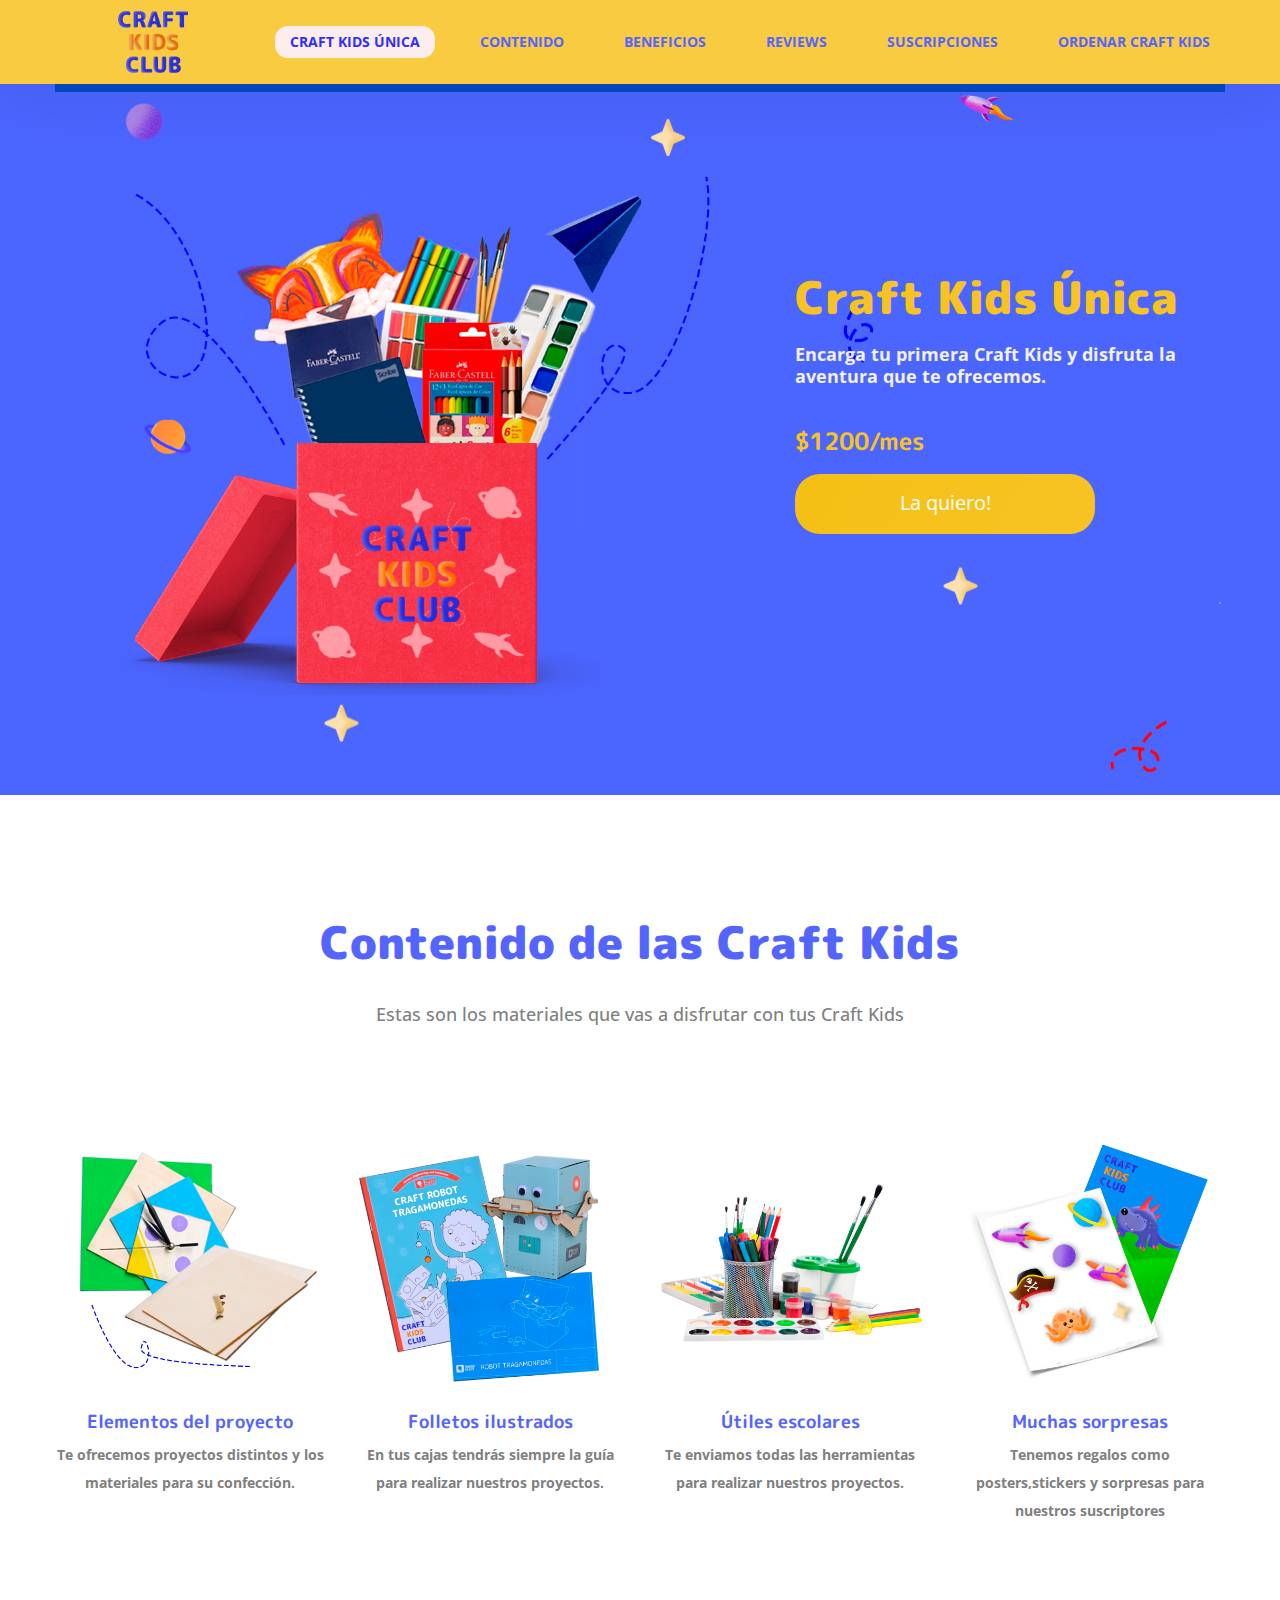
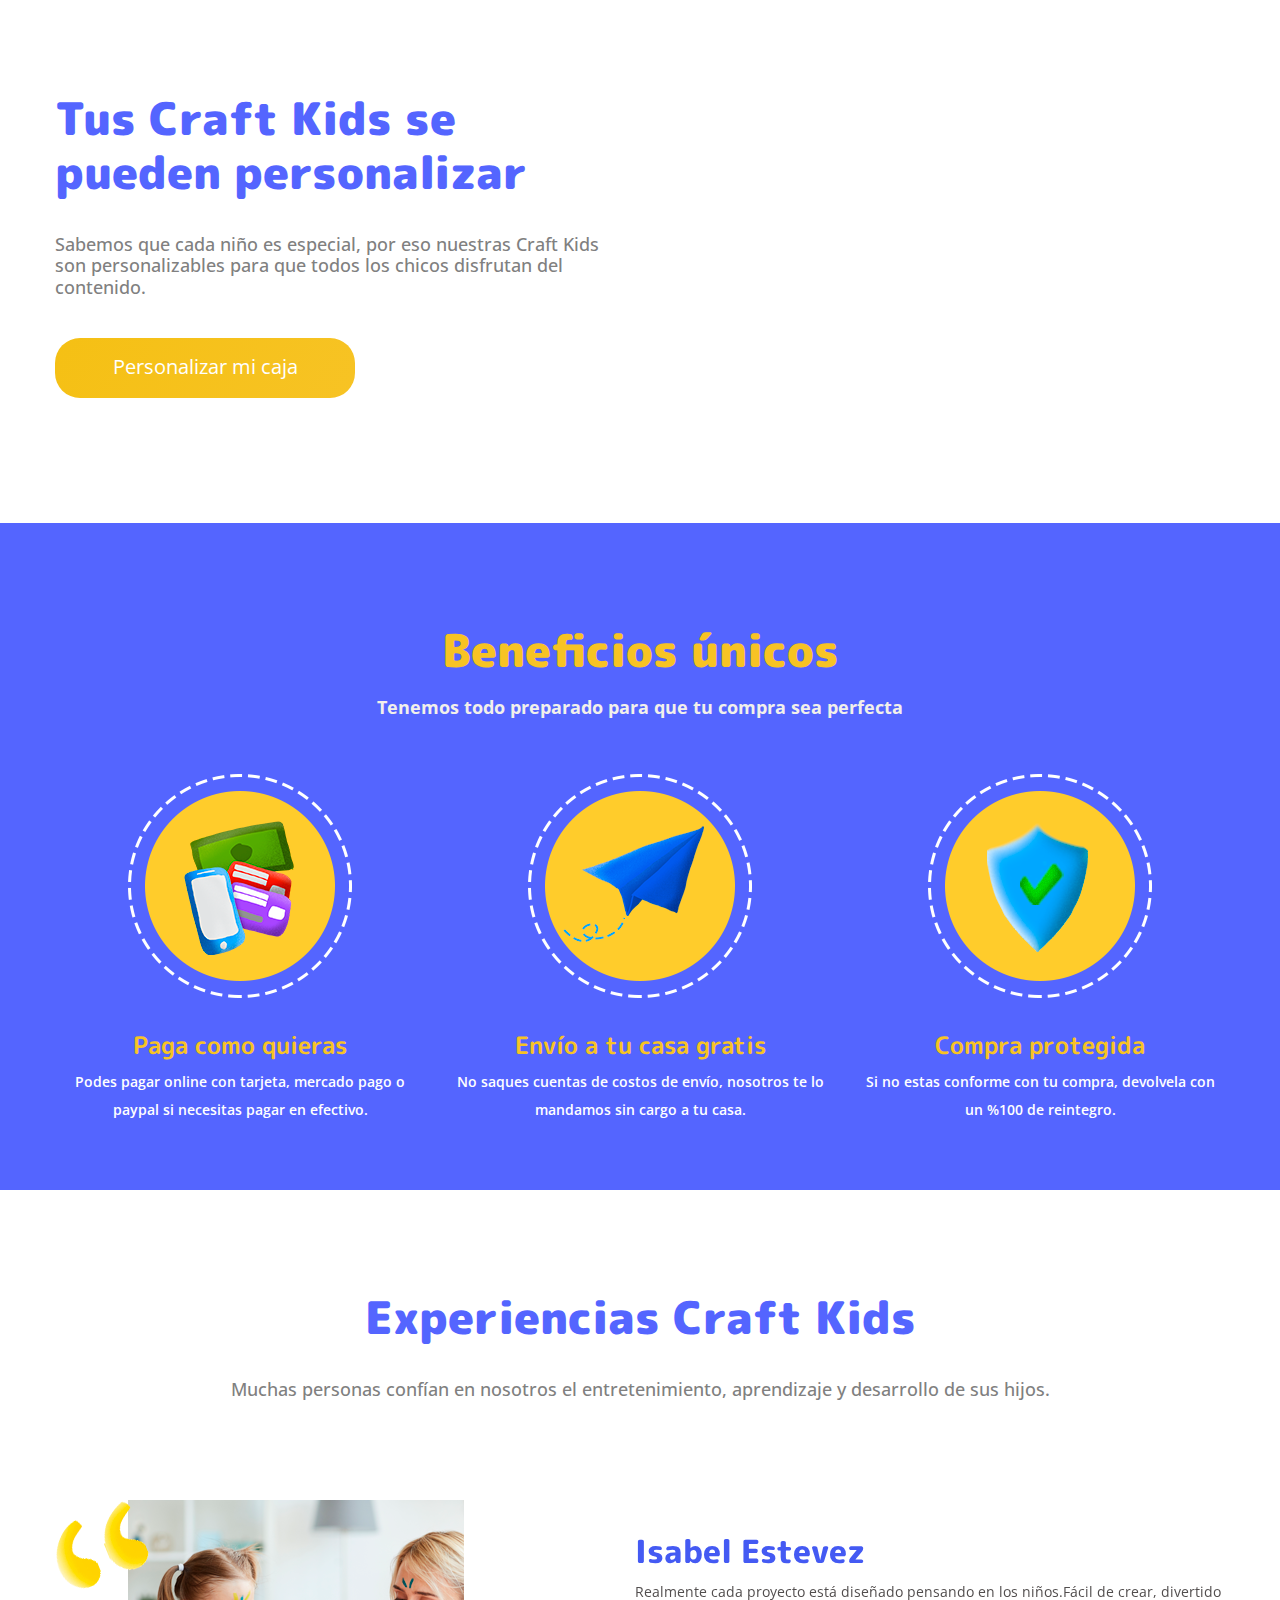
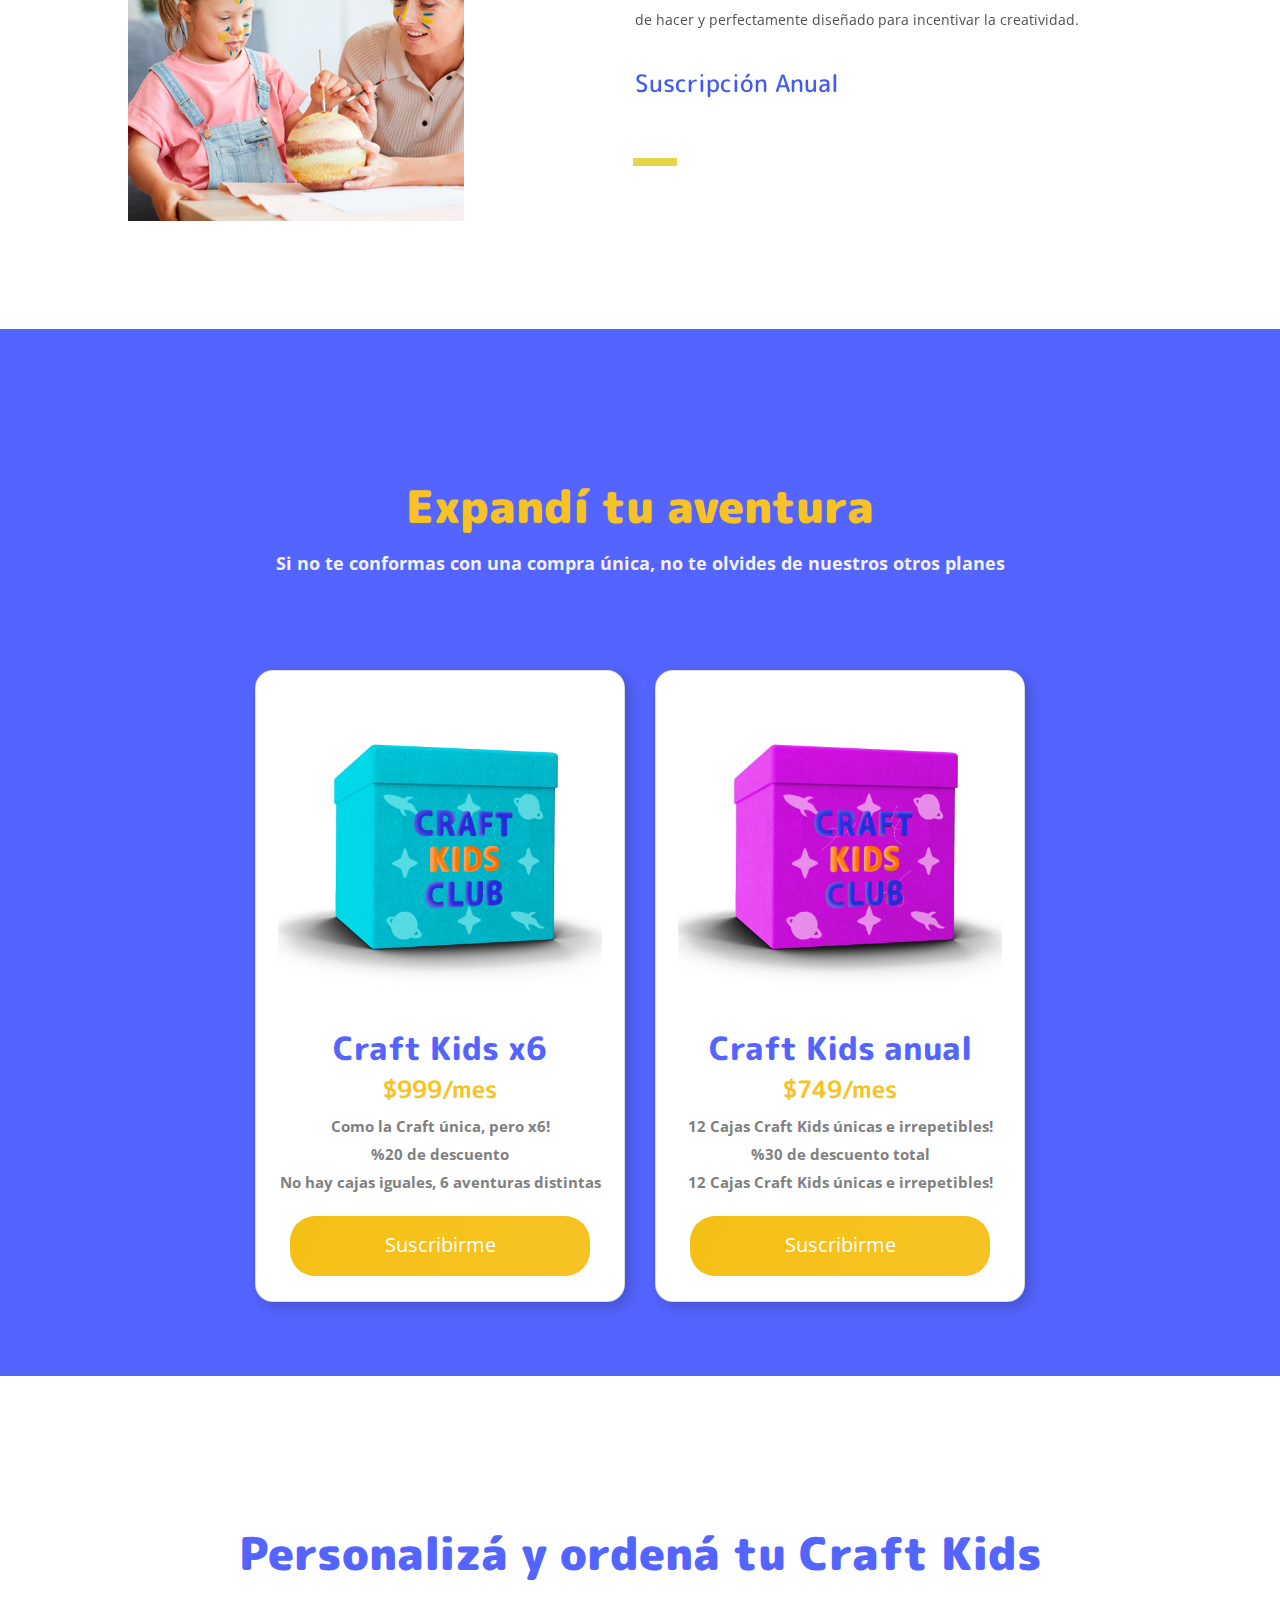
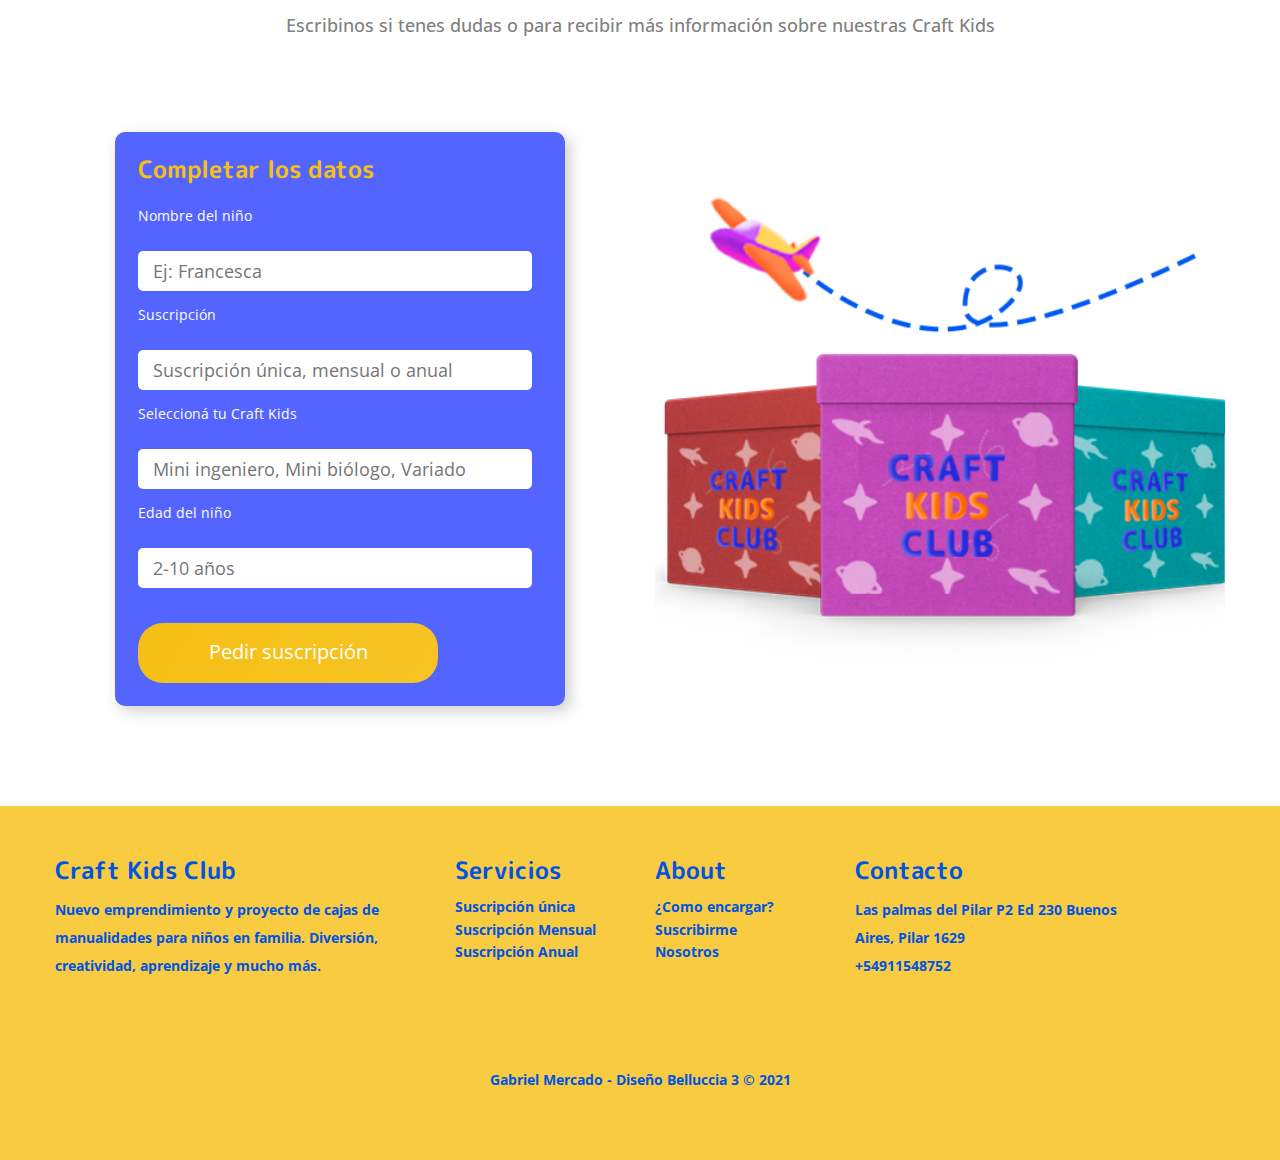
==== commit 004c3825: "Update detalle.html" ====
--- a/detalle.html
+++ b/detalle.html
@@ -203,10 +203,10 @@
                             <div class="col-lg-6">
                                <div class="slider-gallery">
                                    <ul>
-                                       <li><img src="/assets/images/services/img1.png" alt=""></li>
-                                       <li><img src="/assets/images/services/img2.png" alt=""></li>
-                                       <li><img src="/assets/images/services/img3.png" alt=""></li>
-                                       <li><img src="/assets/images/services/img4.png" alt=""></li>
+                                       <li><img src="https://github.com/gabbomerc/Entregaparcialhome/blob/main/assets/images/services/mats1.png" alt=""></li>
+                                       <li><img src="https://github.com/gabbomerc/Entregaparcialhome/blob/main/assets/images/services/mats2.png" alt=""></li>
+                                       <li><img src="https://github.com/gabbomerc/Entregaparcialhome/blob/main/assets/images/services/mats3.png" alt=""></li>
+                                       <li><img src="https://github.com/gabbomerc/Entregaparcialhome/blob/main/assets/images/services/mats4.png.png" alt=""></li>
                                    </ul>
                                 </div>
                             </div>
@@ -828,4 +828,4 @@
     </section>
     <!--==================================================================== 
                                             end social media
-                    =====================================================================-->+                    =====================================================================-->
--- a/assets/css/menu.css
+++ b/assets/css/menu.css
@@ -180,7 +180,7 @@
 }
 
 .main-menu .navbar-header .navbar-toggle .icon-bar {
-    background: #ffffff;
+    background: #5465ff;
     height: 2px;
     width: 30px;
     display: block;
--- a/assets/css/style.css
+++ b/assets/css/style.css
@@ -46,7 +46,7 @@
 
 .backgroundmarketing {
     
-    background-image: url('/assets/images/banner/backrgound.png');
+    background-image: url('../images/banner/backrgound.png');
     background-position: center;
     background-repeat: no-repeat;
     width: 100%;    
@@ -1060,7 +1060,7 @@
     display: flex;
     align-items: center;
     justify-content: center;
-    background-position: 60% 30%;
+    background-position: 35% 30%;
 }
 
 
--- a/assets/css/style2.css
+++ b/assets/css/style2.css
@@ -94,7 +94,7 @@
     max-width: 445px;
 }
 .herodetail {
-    background-image: url(/assets/images/hero/backgrounddetalle.png); 
+    background-image: url('../images/hero/backgrounddetalle.png'); 
 }
 
 
--- a/assets/css/responsive.css
+++ b/assets/css/responsive.css
@@ -63,7 +63,7 @@
 }
 @media only screen and (max-width: 991px) {
     .mica {
-        background: url(/assets/images/hero/hero1mobile.png);
+        background: url('../images/hero/hero1mobile.png');
         background-size: cover !important;
         background-position: 60% 25%;
     }
@@ -71,7 +71,7 @@
 
 @media only screen and (max-width: 991px) {
     .hero-section {
-        background: url(/assets/images/hero/heromobile.png);
+        background: url('../images/hero/heromobile.png');
         background-size: cover !important;
         background-position: 60% 25%;
     }
@@ -288,7 +288,7 @@
 
 @media only screen and (max-width: 991px) {
     .backgroundmarketing {
-        background: url(/assets/images/banner/bannermobile.png);
+        background: url('../images/banner/bannermobile.png');
         background-size: cover !important;
         background-position: 60% 25%;
     }
